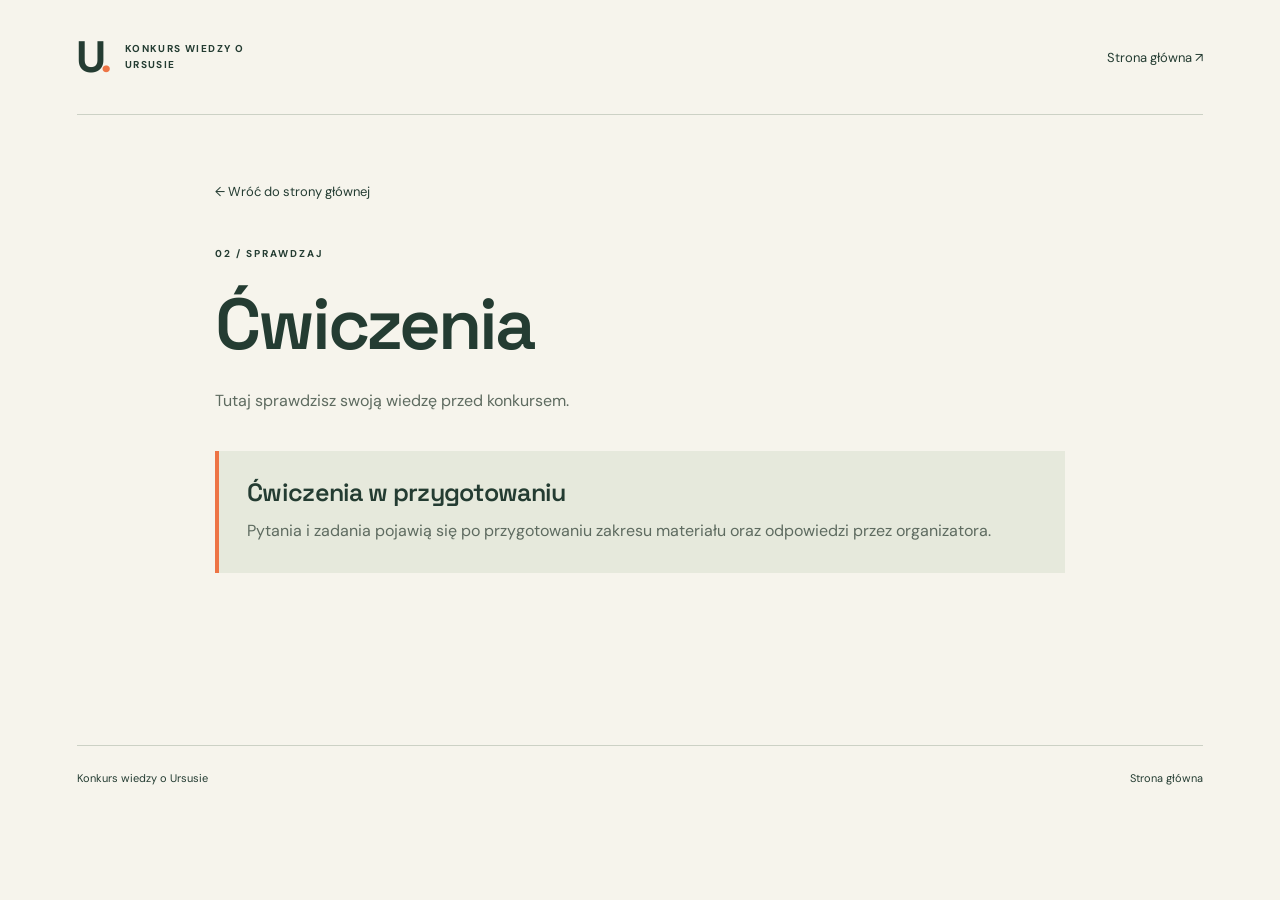
==== cwiczenia.html @ 19f11475 "strona główna" ====
<!DOCTYPE html>
<html lang="pl">
<head>
  <meta charset="UTF-8">
  <meta name="viewport" content="width=device-width, initial-scale=1.0">
  <title>Ćwiczenia — Konkurs wiedzy o Ursusie</title>
  <link rel="stylesheet" href="style.css">
  <script src="animations.js" defer></script>
</head>
<body>
  <header class="header container">
    <a class="logo" href="index.html" aria-label="Ursus — strona główna">U<span>.</span> <span class="logo-text">KONKURS WIEDZY O URSUSIE</span></a>
    <nav aria-label="Menu główne"><a href="index.html">Strona główna ↗</a></nav>
  </header>
  <main class="container subpage">
    <a class="back-link" href="index.html">← Wróć do strony głównej</a>
    <p class="eyebrow">02 / SPRAWDZAJ</p>
    <h1>Ćwiczenia</h1>
    <p class="intro">Tutaj sprawdzisz swoją wiedzę przed konkursem.</p>
    <section class="content-notice reveal" aria-label="Status treści">
      <h2>Ćwiczenia w przygotowaniu</h2>
      <p>Pytania i zadania pojawią się po przygotowaniu zakresu materiału oraz odpowiedzi przez organizatora.</p>
    </section>
  </main>
  <footer class="container"><span>Konkurs wiedzy o Ursusie</span><a href="index.html">Strona główna</a></footer>
</body>
</html>
---- style.css ----
@import url('https://fonts.googleapis.com/css2?family=DM+Sans:wght@400;500;600;700&family=Space+Grotesk:wght@500;600;700&display=swap');

:root{--paper:#f6f4ec;--ink:#243c32;--orange:#ed7445;--line:#ccd1c5}
*{box-sizing:border-box}
html{scroll-behavior:smooth;scroll-padding-top:30px}
body{margin:0;background:var(--paper);color:var(--ink);font-family:'DM Sans',Arial,sans-serif}
a{color:inherit;text-decoration:none}
button{font:inherit}
a:focus-visible,button:focus-visible{outline:3px solid var(--orange);outline-offset:6px}
.container{width:min(1160px,88%);margin-inline:auto}
.header{display:flex;justify-content:space-between;align-items:center;gap:24px;padding-block:28px;border-bottom:1px solid var(--line)}
.logo{display:flex;align-items:center;font-size:44px;font-weight:700;letter-spacing:-4px}.logo>span:first-child{color:var(--orange)}
.logo .logo-text{max-width:150px;margin-left:18px;font-size:10px;line-height:1.6;letter-spacing:1.4px}
nav{display:flex;gap:32px;font-size:13px}nav a:hover,footer a:hover{color:#b44a24}
.hero{display:grid;grid-template-columns:1.15fr 1fr;gap:70px;align-items:center;padding-block:80px 90px}
.eyebrow{font-size:10px;font-weight:700;letter-spacing:2px;line-height:1.7}
h1,h2{font-family:'Space Grotesk',Arial,sans-serif;font-weight:600;letter-spacing:-3px;line-height:1.04}
h1{font-size:clamp(54px,6.5vw,88px);margin:25px 0}h1 em{font-style:normal;color:#c85a32}
.intro{max-width:400px;line-height:1.8;font-size:16px;color:#5e6b60}
.button{display:inline-flex;align-items:center;justify-content:space-between;gap:35px;background:var(--ink);color:white;border:0;padding:18px 24px;cursor:pointer;font-size:13px;transition:transform .2s,background .2s}.button:hover{background:#355846;transform:translateY(-3px)}
.hero .button{margin-top:22px}.small-note{font-size:11px;color:#6b756b;margin-top:18px}
.poster{position:relative;isolation:isolate;overflow:hidden;aspect-ratio: .88;background:var(--orange);border-radius:180px 180px 4px 4px;display:flex;align-items:center;justify-content:center;animation:enter .9s ease both}
.poster-letter{font-family:'Space Grotesk',Arial,sans-serif;font-size:330px;font-weight:700;line-height:1;transform:rotate(-9deg);z-index:1;color:var(--ink)}
.poster-top,.poster-bottom{position:absolute;left:30px;right:30px;display:flex;justify-content:space-between;font-size:10px;font-weight:700;letter-spacing:1px;z-index:2}.poster-top{top:65px}.poster-top>span:last-child{font-size:26px}.poster-bottom{bottom:28px;line-height:1.5;align-items:end}
.orbit{position:absolute;border:1px solid #243c3240;border-radius:50%;width:430px;height:180px;transform:rotate(-38deg)}.orbit-two{transform:rotate(38deg)}
.spark{position:absolute;right:26px;top:43%;font-size:85px;color:var(--paper);z-index:2;animation:turn 30s linear infinite}
.about{display:grid;grid-template-columns:1fr 2fr;gap:50px;padding-block:55px 65px;border-top:1px solid var(--line)}h2{font-size:clamp(32px,4vw,46px);letter-spacing:-1.5px;margin:0 0 22px}.about div p,.challenge p:not(.eyebrow){line-height:1.8;color:#5e6b60;max-width:530px}
.challenge{display:grid;grid-template-columns:1fr 1fr;gap:60px;padding-block:50px 70px;border-top:1px solid var(--line)}.challenge-card{background:#e8ebdf;padding:30px;display:flex;flex-direction:column;align-items:start;justify-content:space-between;min-height:220px}.challenge-card p{margin-top:0}.challenge-card.pulse{animation:enter .4s ease}
footer{border-top:1px solid var(--line);padding-block:25px;display:flex;justify-content:space-between;gap:20px;font-size:11px}
.js-motion .reveal{opacity:0;transform:translateY(22px);transition:opacity .7s,transform .7s}.js-motion .reveal.visible{opacity:1;transform:translateY(0)}
@keyframes enter{from{opacity:0;transform:translateY(16px)}to{opacity:1;transform:translateY(0)}}
@keyframes turn{to{transform:rotate(360deg)}}
@media(max-width:760px){.header{padding-block:20px}.logo .logo-text{display:none}nav{gap:18px;font-size:12px}.hero{grid-template-columns:1fr;gap:40px;padding-block:45px}.poster{width:min(420px,100%);justify-self:center}.poster-letter{font-size:300px}.about,.challenge{grid-template-columns:1fr;gap:20px;padding-block:35px}h1{font-size:62px}footer{font-size:10px}}
@media(prefers-reduced-motion:reduce){html{scroll-behavior:auto}*,*::before,*::after{animation:none!important;transition:none!important}.js-motion .reveal{opacity:1;transform:none}}

/* Strona startowa konkursu i podstrony. */
.header-label{font-size:10px;letter-spacing:1.5px;font-weight:600}
.landing{padding-block:60px 75px}
.landing-intro{max-width:760px;margin-bottom:45px}
.landing-intro h1{margin-block:20px;font-size:clamp(54px,6vw,80px)}
.landing-intro .intro{max-width:520px}
.tiles{display:grid;grid-template-columns:repeat(3,minmax(0,1fr));gap:22px}
.tile{display:flex;flex-direction:column;min-height:365px;padding:26px;border-radius:5px;transition:box-shadow .25s,transform .25s}
.tile:hover{transform:translateY(-7px);box-shadow:0 16px 30px #243c3215;color:inherit}
.tile-knowledge{background:var(--ink);color:var(--paper)}
.tile-practice{background:var(--orange);color:var(--ink)}
.tile-rules{background:#e6e9dc;color:var(--ink)}
.tile-knowledge:hover{color:var(--paper)}
.tile-top{display:flex;justify-content:space-between;align-items:center;font-size:10px;letter-spacing:1.4px;font-weight:700}
.tile-arrow{font-size:25px;transition:transform .25s}.tile:hover .tile-arrow{transform:translate(3px,-3px)}
.tile-symbol{display:block;font-family:'Space Grotesk',Arial,sans-serif;font-size:75px;height:110px;line-height:110px}
.tile h2{font-size:29px;letter-spacing:-1px;margin:12px 0}
.tile p{font-size:14px;line-height:1.7;margin:0 0 28px;opacity:.85}
.tile-link{margin-top:auto;padding-top:18px;border-top:1px solid currentColor;display:flex;justify-content:space-between;font-size:12px;font-weight:600}
.tiles .tile:nth-child(2){transition-delay:80ms}.tiles .tile:nth-child(3){transition-delay:160ms}
.subpage{min-height:70vh;padding-block:65px 90px;max-width:850px}
.back-link{display:inline-block;font-size:13px;margin-bottom:35px}
.subpage h1{font-size:clamp(45px,6vw,72px)}
.content-notice{margin-top:35px;background:#e6e9dc;padding:28px;border-left:4px solid var(--orange);line-height:1.8}
.content-notice h2{font-size:25px;letter-spacing:-.7px;margin:0 0 12px}
.content-notice p{margin:0;color:#5e6b60}
@media(max-width:900px){.tiles{gap:14px}.tile{padding:22px}.tile h2{font-size:25px}}
@media(max-width:680px){.header-label{display:none}.landing{padding-block:35px 45px}.tiles{grid-template-columns:1fr;gap:18px}.tile{min-height:310px}.tile-symbol{height:85px;line-height:85px;font-size:65px}.landing-intro{margin-bottom:30px}.subpage{padding-block:35px 55px}}
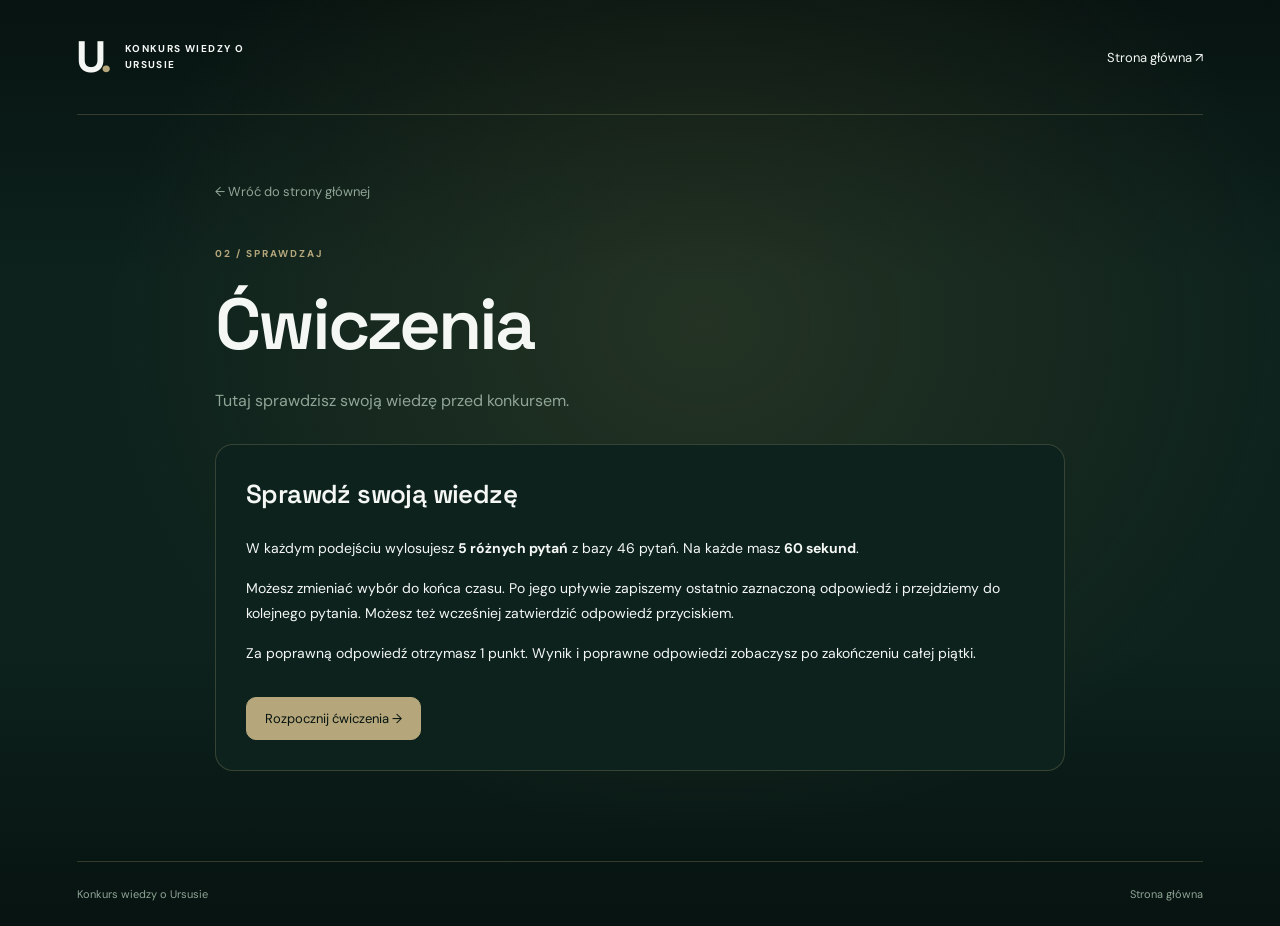
==== commit a6a199e3: "funkcjonalności" ====
--- a/cwiczenia.html
+++ b/cwiczenia.html
@@ -5,7 +5,9 @@
   <meta name="viewport" content="width=device-width, initial-scale=1.0">
   <title>Ćwiczenia — Konkurs wiedzy o Ursusie</title>
   <link rel="stylesheet" href="style.css">
-  <script src="animations.js" defer></script>
+  <script src="quiz-data.js" defer></script>
+  <script src="quiz-engine.js" defer></script>
+  <script src="quiz.js" defer></script>
 </head>
 <body>
   <header class="header container">
@@ -17,11 +19,35 @@
     <p class="eyebrow">02 / SPRAWDZAJ</p>
     <h1>Ćwiczenia</h1>
     <p class="intro">Tutaj sprawdzisz swoją wiedzę przed konkursem.</p>
-    <section class="content-notice reveal" aria-label="Status treści">
-      <h2>Ćwiczenia w przygotowaniu</h2>
-      <p>Pytania i zadania pojawią się po przygotowaniu zakresu materiału oraz odpowiedzi przez organizatora.</p>
+    <section id="quiz-intro" class="quiz-card">
+      <h2>Sprawdź swoją wiedzę</h2>
+      <p>W każdym podejściu wylosujesz <strong>5 różnych pytań</strong> z bazy 46 pytań. Na każde masz <strong>60 sekund</strong>.</p>
+      <p>Możesz zmieniać wybór do końca czasu. Po jego upływie zapiszemy ostatnio zaznaczoną odpowiedź i przejdziemy do kolejnego pytania. Możesz też wcześniej zatwierdzić odpowiedź przyciskiem.</p>
+      <p>Za poprawną odpowiedź otrzymasz 1 punkt. Wynik i poprawne odpowiedzi zobaczysz po zakończeniu całej piątki.</p>
+      <button id="quiz-start" class="study-button" type="button">Rozpocznij ćwiczenia →</button>
+      <noscript><p>Włącz JavaScript w przeglądarce, aby uruchomić quiz.</p></noscript>
+    </section>
+    <section id="quiz-active" class="quiz-card" hidden aria-label="Quiz">
+      <div class="quiz-status"><span id="quiz-progress"></span><span class="quiz-clock">Pozostało: <strong id="quiz-timer" role="timer" aria-label="Czas do końca pytania"></strong></span></div>
+      <progress id="quiz-timebar" max="60" value="60" aria-label="Pozostały czas odpowiedzi"></progress>
+      <fieldset class="quiz-fieldset"><legend class="visually-hidden">Wybierz jedną odpowiedź</legend>
+        <h2 id="question-title" tabindex="-1"></h2>
+        <div id="quiz-options" role="radiogroup" aria-labelledby="question-title"></div>
+      </fieldset>
+      <button id="quiz-next" class="study-button" type="button" disabled>Zatwierdź i przejdź dalej →</button>
+    </section>
+    <section id="quiz-result" hidden>
+      <div class="quiz-card quiz-summary">
+        <p class="eyebrow">ĆWICZENIA ZAKOŃCZONE</p>
+        <h2 id="quiz-result-title" tabindex="-1">Twój wynik</h2>
+        <p id="quiz-score" class="quiz-score"></p>
+        <button id="quiz-restart" class="study-button" type="button">Wylosuj kolejne 5 pytań →</button>
+      </div>
+      <h2 class="quiz-review-title">Podsumowanie odpowiedzi</h2>
+      <div id="quiz-review"></div>
     </section>
   </main>
   <footer class="container"><span>Konkurs wiedzy o Ursusie</span><a href="index.html">Strona główna</a></footer>
 </body>
 </html>
+
--- a/style.css
+++ b/style.css
@@ -1,63 +1,152 @@
 @import url('https://fonts.googleapis.com/css2?family=DM+Sans:wght@400;500;600;700&family=Space+Grotesk:wght@500;600;700&display=swap');
 
-:root{--paper:#f6f4ec;--ink:#243c32;--orange:#ed7445;--line:#ccd1c5}
+:root{
+  --off-white:#F4F7F4;
+  --green:#0D221D;
+  --shadow:#071310;
+  --glow:#6F6A37;
+  --gold:#B5A77B;
+  --sage:#8FA596;
+  --line:rgb(181 167 123 / 25%);
+}
 *{box-sizing:border-box}
-html{scroll-behavior:smooth;scroll-padding-top:30px}
-body{margin:0;background:var(--paper);color:var(--ink);font-family:'DM Sans',Arial,sans-serif}
+html{scroll-behavior:smooth;scroll-padding-top:30px;background:var(--shadow)}
+body{margin:0;min-height:100vh;background:radial-gradient(ellipse at 55% 35%,rgb(111 106 55 / 23%),transparent 60%),linear-gradient(180deg,var(--shadow),var(--green) 30%,var(--green) 70%,var(--shadow));color:var(--off-white);font-family:'DM Sans',Arial,sans-serif}
 a{color:inherit;text-decoration:none}
 button{font:inherit}
-a:focus-visible,button:focus-visible{outline:3px solid var(--orange);outline-offset:6px}
+a:focus-visible,button:focus-visible{outline:3px solid var(--gold);outline-offset:6px}
+::selection{background:var(--gold);color:var(--shadow)}
 .container{width:min(1160px,88%);margin-inline:auto}
 .header{display:flex;justify-content:space-between;align-items:center;gap:24px;padding-block:28px;border-bottom:1px solid var(--line)}
-.logo{display:flex;align-items:center;font-size:44px;font-weight:700;letter-spacing:-4px}.logo>span:first-child{color:var(--orange)}
+.logo{display:flex;align-items:center;font-size:44px;font-weight:700;letter-spacing:-4px}
+.logo>span:first-child{color:var(--gold)}
 .logo .logo-text{max-width:150px;margin-left:18px;font-size:10px;line-height:1.6;letter-spacing:1.4px}
-nav{display:flex;gap:32px;font-size:13px}nav a:hover,footer a:hover{color:#b44a24}
-.hero{display:grid;grid-template-columns:1.15fr 1fr;gap:70px;align-items:center;padding-block:80px 90px}
-.eyebrow{font-size:10px;font-weight:700;letter-spacing:2px;line-height:1.7}
+.header-label{font-size:10px;letter-spacing:1.5px;font-weight:600;color:var(--sage)}
+nav{display:flex;gap:32px;font-size:13px}
+.header nav a:hover,footer a:hover,.back-link:hover{color:var(--gold)}
+.eyebrow{font-size:10px;font-weight:700;letter-spacing:2px;line-height:1.7;color:var(--gold)}
 h1,h2{font-family:'Space Grotesk',Arial,sans-serif;font-weight:600;letter-spacing:-3px;line-height:1.04}
-h1{font-size:clamp(54px,6.5vw,88px);margin:25px 0}h1 em{font-style:normal;color:#c85a32}
-.intro{max-width:400px;line-height:1.8;font-size:16px;color:#5e6b60}
-.button{display:inline-flex;align-items:center;justify-content:space-between;gap:35px;background:var(--ink);color:white;border:0;padding:18px 24px;cursor:pointer;font-size:13px;transition:transform .2s,background .2s}.button:hover{background:#355846;transform:translateY(-3px)}
-.hero .button{margin-top:22px}.small-note{font-size:11px;color:#6b756b;margin-top:18px}
-.poster{position:relative;isolation:isolate;overflow:hidden;aspect-ratio: .88;background:var(--orange);border-radius:180px 180px 4px 4px;display:flex;align-items:center;justify-content:center;animation:enter .9s ease both}
-.poster-letter{font-family:'Space Grotesk',Arial,sans-serif;font-size:330px;font-weight:700;line-height:1;transform:rotate(-9deg);z-index:1;color:var(--ink)}
-.poster-top,.poster-bottom{position:absolute;left:30px;right:30px;display:flex;justify-content:space-between;font-size:10px;font-weight:700;letter-spacing:1px;z-index:2}.poster-top{top:65px}.poster-top>span:last-child{font-size:26px}.poster-bottom{bottom:28px;line-height:1.5;align-items:end}
-.orbit{position:absolute;border:1px solid #243c3240;border-radius:50%;width:430px;height:180px;transform:rotate(-38deg)}.orbit-two{transform:rotate(38deg)}
-.spark{position:absolute;right:26px;top:43%;font-size:85px;color:var(--paper);z-index:2;animation:turn 30s linear infinite}
-.about{display:grid;grid-template-columns:1fr 2fr;gap:50px;padding-block:55px 65px;border-top:1px solid var(--line)}h2{font-size:clamp(32px,4vw,46px);letter-spacing:-1.5px;margin:0 0 22px}.about div p,.challenge p:not(.eyebrow){line-height:1.8;color:#5e6b60;max-width:530px}
-.challenge{display:grid;grid-template-columns:1fr 1fr;gap:60px;padding-block:50px 70px;border-top:1px solid var(--line)}.challenge-card{background:#e8ebdf;padding:30px;display:flex;flex-direction:column;align-items:start;justify-content:space-between;min-height:220px}.challenge-card p{margin-top:0}.challenge-card.pulse{animation:enter .4s ease}
-footer{border-top:1px solid var(--line);padding-block:25px;display:flex;justify-content:space-between;gap:20px;font-size:11px}
-.js-motion .reveal{opacity:0;transform:translateY(22px);transition:opacity .7s,transform .7s}.js-motion .reveal.visible{opacity:1;transform:translateY(0)}
-@keyframes enter{from{opacity:0;transform:translateY(16px)}to{opacity:1;transform:translateY(0)}}
-@keyframes turn{to{transform:rotate(360deg)}}
-@media(max-width:760px){.header{padding-block:20px}.logo .logo-text{display:none}nav{gap:18px;font-size:12px}.hero{grid-template-columns:1fr;gap:40px;padding-block:45px}.poster{width:min(420px,100%);justify-self:center}.poster-letter{font-size:300px}.about,.challenge{grid-template-columns:1fr;gap:20px;padding-block:35px}h1{font-size:62px}footer{font-size:10px}}
-@media(prefers-reduced-motion:reduce){html{scroll-behavior:auto}*,*::before,*::after{animation:none!important;transition:none!important}.js-motion .reveal{opacity:1;transform:none}}
-
-/* Strona startowa konkursu i podstrony. */
-.header-label{font-size:10px;letter-spacing:1.5px;font-weight:600}
+h1{font-size:clamp(54px,6.5vw,88px);margin:25px 0}
+h1 em{font-style:normal;color:var(--gold)}
+h2{font-size:clamp(32px,4vw,46px);letter-spacing:-1.5px;margin:0 0 22px}
+.intro{max-width:400px;line-height:1.8;font-size:16px;color:var(--sage)}
 .landing{padding-block:60px 75px}
 .landing-intro{max-width:760px;margin-bottom:45px}
 .landing-intro h1{margin-block:20px;font-size:clamp(54px,6vw,80px)}
 .landing-intro .intro{max-width:520px}
 .tiles{display:grid;grid-template-columns:repeat(3,minmax(0,1fr));gap:22px}
-.tile{display:flex;flex-direction:column;min-height:365px;padding:26px;border-radius:5px;transition:box-shadow .25s,transform .25s}
-.tile:hover{transform:translateY(-7px);box-shadow:0 16px 30px #243c3215;color:inherit}
-.tile-knowledge{background:var(--ink);color:var(--paper)}
-.tile-practice{background:var(--orange);color:var(--ink)}
-.tile-rules{background:#e6e9dc;color:var(--ink)}
-.tile-knowledge:hover{color:var(--paper)}
+.tile{display:flex;flex-direction:column;min-height:365px;padding:26px;border:1px solid var(--line);border-radius:5px;transition:box-shadow .25s,transform .25s,border-color .25s}
+.tile:hover{transform:translateY(-7px);box-shadow:0 16px 30px rgb(7 19 16 / 40%);border-color:var(--gold)}
+.tile-knowledge{background:linear-gradient(145deg,var(--green),var(--shadow));color:var(--off-white)}
+.tile-practice{background:var(--gold);color:var(--shadow)}
+.tile-rules{background:var(--sage);color:var(--shadow)}
 .tile-top{display:flex;justify-content:space-between;align-items:center;font-size:10px;letter-spacing:1.4px;font-weight:700}
-.tile-arrow{font-size:25px;transition:transform .25s}.tile:hover .tile-arrow{transform:translate(3px,-3px)}
+.tile-arrow{font-size:25px;transition:transform .25s}
+.tile:hover .tile-arrow{transform:translate(3px,-3px)}
 .tile-symbol{display:block;font-family:'Space Grotesk',Arial,sans-serif;font-size:75px;height:110px;line-height:110px}
+.tile-knowledge .tile-symbol,.tile-knowledge .tile-arrow{color:var(--gold)}
 .tile h2{font-size:29px;letter-spacing:-1px;margin:12px 0}
-.tile p{font-size:14px;line-height:1.7;margin:0 0 28px;opacity:.85}
+.tile p{font-size:14px;line-height:1.7;margin:0 0 28px}
+.tile-knowledge p{color:var(--sage)}
 .tile-link{margin-top:auto;padding-top:18px;border-top:1px solid currentColor;display:flex;justify-content:space-between;font-size:12px;font-weight:600}
-.tiles .tile:nth-child(2){transition-delay:80ms}.tiles .tile:nth-child(3){transition-delay:160ms}
+.tiles .tile:nth-child(2){transition-delay:80ms}
+.tiles .tile:nth-child(3){transition-delay:160ms}
 .subpage{min-height:70vh;padding-block:65px 90px;max-width:850px}
-.back-link{display:inline-block;font-size:13px;margin-bottom:35px}
+.back-link{display:inline-block;font-size:13px;margin-bottom:35px;color:var(--sage)}
 .subpage h1{font-size:clamp(45px,6vw,72px)}
-.content-notice{margin-top:35px;background:#e6e9dc;padding:28px;border-left:4px solid var(--orange);line-height:1.8}
+.content-notice{margin-top:35px;background:var(--green);padding:28px;border:1px solid var(--line);border-left:4px solid var(--gold);line-height:1.8}
 .content-notice h2{font-size:25px;letter-spacing:-.7px;margin:0 0 12px}
-.content-notice p{margin:0;color:#5e6b60}
+.content-notice p{margin:0;color:var(--sage)}
+footer{border-top:1px solid var(--line);padding-block:25px;display:flex;justify-content:space-between;gap:20px;font-size:11px;color:var(--sage)}
+.js-motion .reveal{opacity:0;transform:translateY(22px);transition:opacity .7s,transform .7s,box-shadow .25s,border-color .25s}
+.js-motion .reveal.visible{opacity:1;transform:translateY(0)}
+.js-motion .tile.visible:hover{transform:translateY(-7px)}
 @media(max-width:900px){.tiles{gap:14px}.tile{padding:22px}.tile h2{font-size:25px}}
+@media(max-width:760px){.header{padding-block:20px}.logo .logo-text{display:none}nav{gap:18px;font-size:12px}footer{font-size:10px}}
 @media(max-width:680px){.header-label{display:none}.landing{padding-block:35px 45px}.tiles{grid-template-columns:1fr;gap:18px}.tile{min-height:310px}.tile-symbol{height:85px;line-height:85px;font-size:65px}.landing-intro{margin-bottom:30px}.subpage{padding-block:35px 55px}}
+@media(prefers-reduced-motion:reduce){html{scroll-behavior:auto}*,*::before,*::after{animation:none!important;transition:none!important}.js-motion .reveal{opacity:1;transform:none}.tile:hover,.js-motion .tile.visible:hover{transform:none}}
+
+/* Biblioteka tematów i widok pełnego artykułu. */
+[hidden]{display:none!important}
+.study-page{max-width:900px;padding-block:35px 65px;min-height:75vh}
+.study-toolbar{display:flex;align-items:center;justify-content:space-between;gap:20px;padding-block:0 22px;margin-bottom:28px;border-bottom:1px solid var(--line);font-size:12px}
+.study-toolbar>a:first-child{color:var(--sage)}
+.study-toolbar>a:first-child:hover{color:var(--gold)}
+.study-button{display:inline-flex;justify-content:center;align-items:center;padding:12px 18px;border-radius:10px;background:var(--gold);color:var(--shadow);font-size:12px;font-weight:700;border:1px solid var(--gold);text-align:center;transition:background .2s}
+.study-button:hover{background:var(--off-white)}
+.study-button-outline{background:transparent;color:var(--gold);white-space:nowrap}
+.study-button-outline:hover{background:var(--gold);color:var(--shadow)}
+.study-page h1{font-size:clamp(40px,6vw,60px)}
+.study-page .intro{max-width:660px}
+.study-source{display:flex;justify-content:space-between;align-items:center;gap:22px;background:var(--green);border:1px solid var(--line);border-radius:16px;padding:22px;margin-block:28px}
+.study-source .eyebrow{margin:0 0 7px;font-size:9px}
+.study-source h2{font-size:17px;letter-spacing:-.3px;margin:0 0 8px;line-height:1.4}
+.study-source p:last-child{font-size:12px;color:var(--sage);margin:0;line-height:1.7}
+.study-grid{display:grid;grid-template-columns:repeat(2,minmax(0,1fr));gap:18px}
+.study-card{display:flex;flex-direction:column;gap:20px;padding:25px;background:var(--green);border:1px solid var(--line);border-radius:16px;transition:transform .2s,border-color .2s}
+.study-card:hover{border-color:var(--gold);transform:translateY(-4px)}
+.study-card:last-child{grid-column:1/-1}
+.study-meta{display:flex;align-items:center;flex-wrap:wrap;gap:10px;font-size:10px;color:var(--sage);line-height:1.6}
+.study-tag{border:1px solid var(--line);background:var(--shadow);color:var(--gold);border-radius:20px;padding:4px 10px;font-weight:700}
+.study-card h2{font-size:22px;letter-spacing:-.5px;line-height:1.4;margin:0}
+.study-read{margin-top:auto;color:var(--gold);font-size:12px;font-weight:700;display:flex;justify-content:space-between;gap:15px}
+.study-bottom{text-align:center;margin-top:30px}
+.study-article{padding:36px;background:var(--green);border:1px solid var(--line);border-radius:22px}
+.article-heading{padding-bottom:25px;border-bottom:1px solid var(--line)}
+.article-heading h2{font-size:clamp(26px,4vw,36px);line-height:1.3;letter-spacing:-1px;margin:18px 0 0}
+.article-body{font-size:15px;line-height:1.9;color:var(--off-white)}
+.article-body>div:first-child{margin-block:25px;padding:22px;background:var(--shadow);border:1px solid var(--line);border-radius:14px}
+.article-body>div:first-child>span{display:block;color:var(--gold);font-weight:700;margin-bottom:12px;font-size:13px}
+.article-body ul{padding-left:22px;margin:0}.article-body li+li{margin-top:8px}
+.article-body h3{font-size:18px;color:var(--gold);margin:28px 0 10px;line-height:1.5}
+.article-body p{margin:0 0 18px}
+.article-actions{padding-top:25px;margin:28px 0 0;border-top:1px solid var(--line);border-bottom:0;padding-bottom:0}
+@media(max-width:600px){.study-grid{grid-template-columns:1fr}.study-source{flex-direction:column;align-items:flex-start}.study-toolbar{gap:12px;font-size:11px}.study-button{padding:10px 12px;font-size:11px}.study-article{padding:22px}.study-card{padding:22px}.article-actions{align-items:stretch;flex-direction:column}.study-meta{gap:7px}}
+@media(prefers-reduced-motion:reduce){.study-card:hover{transform:none}}
+
+/* Regulamin i pola do uzupełnienia. */
+.rules-note{margin-block:28px;padding:18px 22px;background:var(--green);border:1px solid var(--line);border-left:4px solid var(--gold);border-radius:8px;font-size:13px;line-height:1.8;color:var(--sage)}
+.rules-note strong{color:var(--gold)}
+.rules-document{background:var(--green);border:1px solid var(--line);border-radius:16px;padding:34px;overflow-wrap:anywhere}
+.rules-document section+section{border-top:1px solid var(--line);margin-top:30px;padding-top:30px}
+.rules-document h2{font-size:23px;line-height:1.4;letter-spacing:-.5px;margin:0 0 20px}
+.rules-document ol,.rules-document ul{padding-left:24px;margin:0;font-size:14px;line-height:1.9}
+.rules-document li{padding-left:5px}
+.rules-document li+li{margin-top:12px}
+.rules-document ul{margin-top:12px;list-style-type:disc}
+.rules-document li::marker{color:var(--gold);font-weight:600}
+.rules-placeholder{color:var(--gold);font-weight:600}
+@media(max-width:600px){.rules-document{padding:22px 18px}.rules-document h2{font-size:20px}.rules-document ol,.rules-document ul{padding-left:20px}.rules-note{padding:16px 18px}}
+
+/* Quiz treningowy. */
+.quiz-card{padding:30px;margin-top:28px;background:var(--green);border:1px solid var(--line);border-radius:18px}
+.quiz-card h2{font-size:26px;letter-spacing:-.6px;line-height:1.5}
+.quiz-card p{font-size:14px;line-height:1.85}
+.quiz-card .study-button{margin-top:16px;cursor:pointer;font:inherit;font-size:13px}
+.quiz-status{display:flex;justify-content:space-between;gap:16px;align-items:center;font-size:12px;color:var(--sage)}
+.quiz-clock strong{color:var(--gold);font-size:18px;font-variant-numeric:tabular-nums}
+.quiz-clock .time-low{color:var(--off-white);text-decoration:underline;text-underline-offset:4px}
+#quiz-timebar{display:block;width:100%;height:7px;margin:18px 0 28px;accent-color:var(--gold);border:0;background:var(--shadow);border-radius:5px;overflow:hidden}
+#quiz-timebar::-webkit-progress-bar{background:var(--shadow)}
+#quiz-timebar::-webkit-progress-value{background:var(--gold)}
+#quiz-timebar::-moz-progress-bar{background:var(--gold)}
+.quiz-fieldset{border:0;padding:0;margin:0;min-width:0}
+#question-title{white-space:pre-line}
+#quiz-options{display:grid;gap:12px}
+.quiz-option{display:flex;align-items:flex-start;gap:14px;padding:18px;background:var(--shadow);border:1px solid var(--line);border-radius:12px;cursor:pointer;font-size:14px;line-height:1.7;overflow-wrap:anywhere}
+.quiz-option:hover,.quiz-option:has(input:checked){border-color:var(--gold)}
+.quiz-option:has(input:checked){background:rgb(111 106 55 / 20%)}
+.quiz-option:focus-within{outline:2px solid var(--gold);outline-offset:3px}
+.quiz-option input{accent-color:var(--gold);margin-top:5px;flex-shrink:0;width:17px;height:17px}
+.study-button:disabled{opacity:.45;cursor:not-allowed}
+.study-button:disabled:hover{background:var(--gold)}
+.quiz-summary{text-align:center}
+.quiz-summary .quiz-score{font-family:'Space Grotesk',Arial,sans-serif;font-size:64px;color:var(--gold);line-height:1.2;margin:15px 0}
+.quiz-review-title{font-size:25px;letter-spacing:-.6px;margin-top:35px}
+.quiz-review-item{padding:24px;background:var(--green);border:1px solid var(--line);border-left:4px solid var(--sage);border-radius:12px;margin-top:16px;overflow-wrap:anywhere}
+.quiz-review-item.answer-correct{border-left-color:var(--gold)}
+.quiz-review-item h3{font-size:16px;line-height:1.7;white-space:pre-line;margin:0 0 15px}
+.quiz-review-item p{font-size:13px;line-height:1.8;margin:8px 0}
+.review-status{color:var(--gold);font-weight:700}
+.visually-hidden{position:absolute;width:1px;height:1px;padding:0;margin:-1px;overflow:hidden;clip:rect(0,0,0,0);white-space:nowrap;border:0}
+@media(max-width:600px){.quiz-card{padding:22px 18px}.quiz-card h2{font-size:21px}.quiz-option{padding:14px}.quiz-card .study-button{width:100%}}
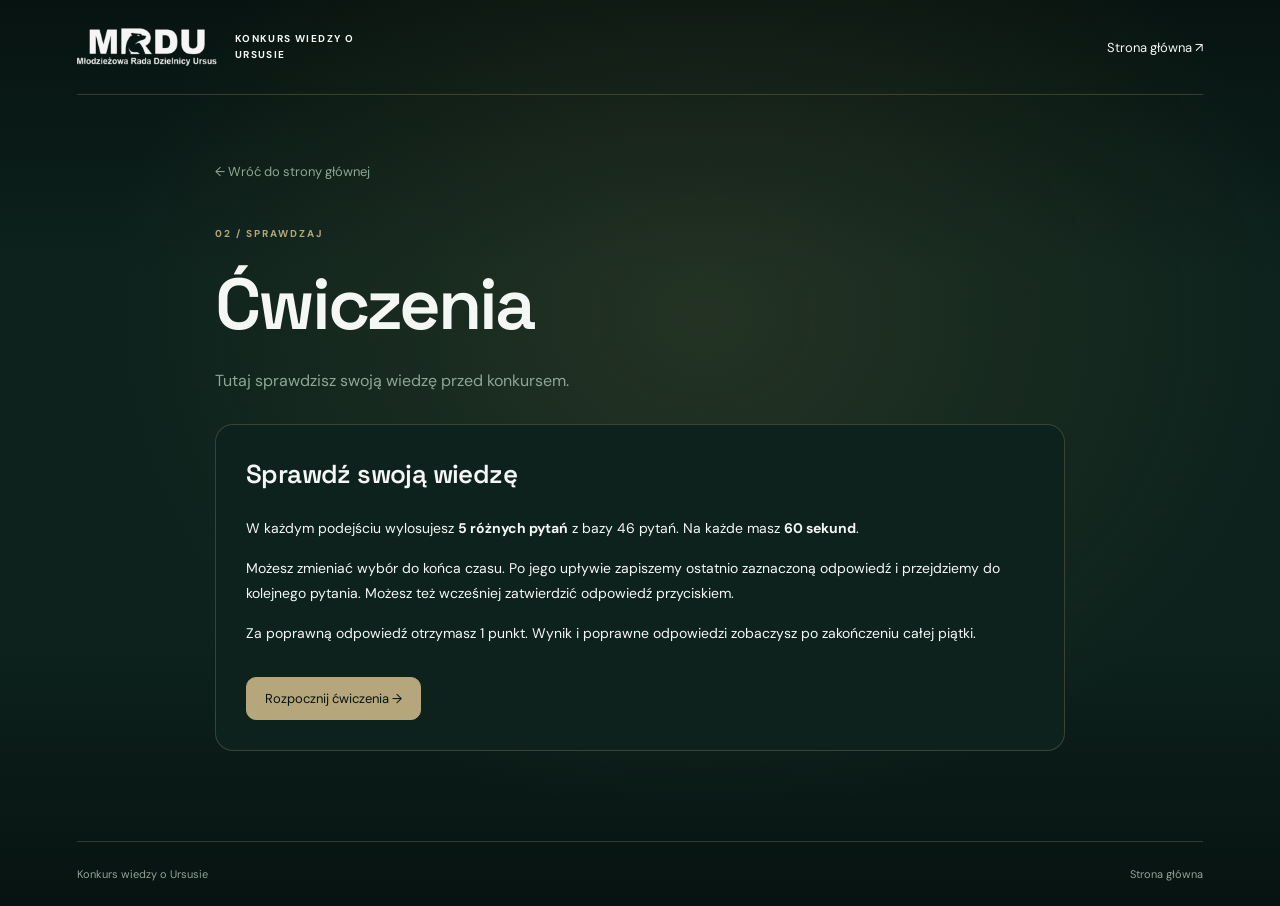
==== commit 0f805e32: "logo" ====
--- a/cwiczenia.html
+++ b/cwiczenia.html
@@ -11,7 +11,7 @@
 </head>
 <body>
   <header class="header container">
-    <a class="logo" href="index.html" aria-label="Ursus — strona główna">U<span>.</span> <span class="logo-text">KONKURS WIEDZY O URSUSIE</span></a>
+    <a class="logo" href="index.html" aria-label="Ursus — strona główna"><span class="logo-image"><img src="assets/logo-mrdu.png" alt="Młodzieżowa Rada Dzielnicy Ursus" width="4000" height="4000"></span><span class="logo-text">KONKURS WIEDZY O URSUSIE</span></a>
     <nav aria-label="Menu główne"><a href="index.html">Strona główna ↗</a></nav>
   </header>
   <main class="container subpage">
@@ -51,3 +51,4 @@
 </body>
 </html>
 
+
--- a/style.css
+++ b/style.css
@@ -150,3 +150,51 @@
 .review-status{color:var(--gold);font-weight:700}
 .visually-hidden{position:absolute;width:1px;height:1px;padding:0;margin:-1px;overflow:hidden;clip:rect(0,0,0,0);white-space:nowrap;border:0}
 @media(max-width:600px){.quiz-card{padding:22px 18px}.quiz-card h2{font-size:21px}.quiz-option{padding:14px}.quiz-card .study-button{width:100%}}
+
+/* Strona główna dopasowana do wysokości okna, bez blokowania przewijania. */
+.home-page{min-height:100svh;display:flex;flex-direction:column}
+.home-page>.header{padding-block:clamp(12px,2.5svh,24px);flex-shrink:0}
+.home-page>.landing{flex:1;display:flex;flex-direction:column;justify-content:center;gap:clamp(18px,3svh,32px);padding-block:clamp(16px,3svh,30px)}
+.home-page .landing-intro{max-width:none;margin:0;display:grid;grid-template-columns:1.2fr 1fr;column-gap:40px;align-items:end}
+.home-page .landing-intro .eyebrow{grid-column:1/-1;margin:0 0 10px}
+.home-page .landing-intro h1{font-size:clamp(42px,7.8svh,72px);margin:0}
+.home-page .landing-intro .intro{max-width:430px;margin:0;font-size:clamp(14px,1.8svh,16px)}
+.home-page .tile{min-height:0;padding:clamp(18px,2.7svh,26px)}
+.home-page .tile-symbol{height:clamp(48px,9svh,95px);line-height:clamp(48px,9svh,95px);font-size:clamp(40px,7.5svh,70px)}
+.home-page .tile h2{font-size:clamp(23px,3.6svh,29px);margin:10px 0}
+.home-page .tile p{margin-bottom:18px;font-size:13px;line-height:1.6}
+.home-page .tile-link{padding-top:14px}
+.home-page>footer{padding-block:clamp(12px,2svh,20px);flex-shrink:0}
+@media(max-width:680px){
+  .home-page .landing-intro{display:block}
+  .home-page .landing-intro h1{font-size:clamp(32px,6svh,48px);letter-spacing:-1.5px}
+  .home-page .landing-intro .intro{margin-top:10px;font-size:13px;line-height:1.6;max-width:100%}
+  .home-page .landing-intro .eyebrow{font-size:9px;margin-bottom:8px}
+  .home-page>.landing{gap:18px;padding-block:16px}
+  .home-page .tiles{gap:10px}
+  .home-page .tile{position:relative;padding:14px 18px;gap:5px}
+  .home-page .tile-top{font-size:9px;padding-right:28px}
+  .home-page .tile-arrow{position:absolute;right:18px;top:20px}
+  .home-page .tile-symbol,.home-page .tile p{display:none}
+  .home-page .tile h2{font-size:22px;margin:0}
+  .home-page .tile-link{padding-top:7px;font-size:11px}
+}
+@media(max-height:600px) and (min-width:681px){
+  .home-page .landing-intro h1{font-size:38px}
+  .home-page .tile-symbol{display:none}
+  .home-page .tile{padding:16px}
+  .home-page .tile h2{font-size:23px}
+  .home-page .tile p{margin-bottom:12px;font-size:12px}
+}
+@media(max-height:650px) and (max-width:680px){
+  .home-page .landing-intro .intro{display:none}
+  .home-page>.landing{gap:12px;padding-block:12px}
+  .home-page .tile{padding-block:10px}
+  .home-page .tile-link{display:none}
+}
+
+/* Logo z pliku: kadr pomija przezroczyste marginesy oryginału. */
+.logo-image{display:block;position:relative;width:140px;aspect-ratio:3317 / 901;overflow:hidden;flex-shrink:0}
+.logo-image img{position:absolute;display:block;width:120.591%;max-width:none;height:auto;left:-11.155%;top:-154.717%;filter:brightness(0) invert(1);opacity:.96}
+.logo{letter-spacing:normal}
+@media(max-width:680px){.logo-image{width:120px}}
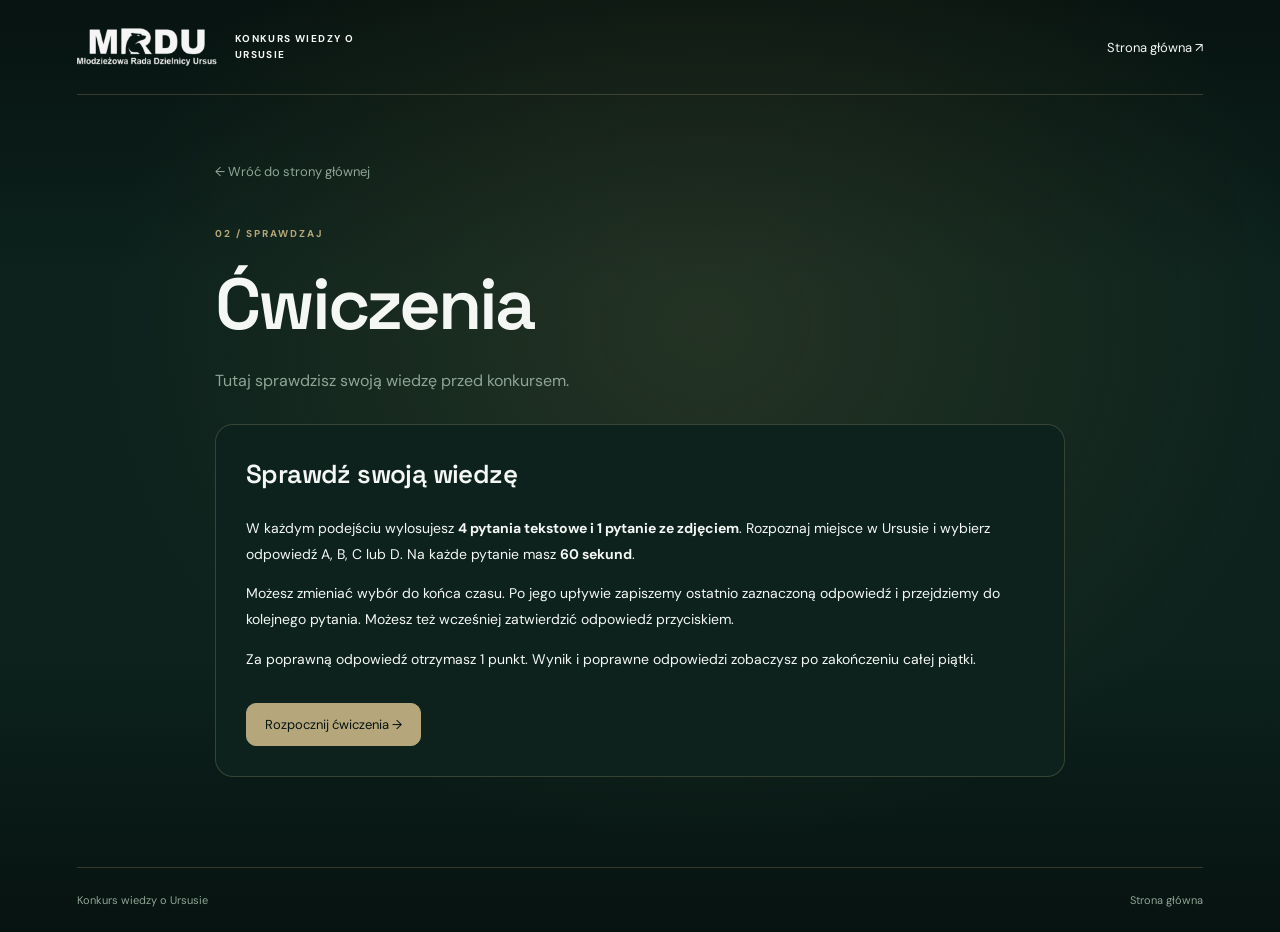
==== commit 10f95e25: "Rozwój Strefy wiedzy" ====
--- a/cwiczenia.html
+++ b/cwiczenia.html
@@ -6,6 +6,7 @@
   <title>Ćwiczenia — Konkurs wiedzy o Ursusie</title>
   <link rel="stylesheet" href="style.css">
   <script src="quiz-data.js" defer></script>
+  <script src="quiz-images.js" defer></script>
   <script src="quiz-engine.js" defer></script>
   <script src="quiz.js" defer></script>
 </head>
@@ -21,7 +22,7 @@
     <p class="intro">Tutaj sprawdzisz swoją wiedzę przed konkursem.</p>
     <section id="quiz-intro" class="quiz-card">
       <h2>Sprawdź swoją wiedzę</h2>
-      <p>W każdym podejściu wylosujesz <strong>5 różnych pytań</strong> z bazy 46 pytań. Na każde masz <strong>60 sekund</strong>.</p>
+      <p>W każdym podejściu wylosujesz <strong>4 pytania tekstowe i 1 pytanie ze zdjęciem</strong>. Rozpoznaj miejsce w Ursusie i wybierz odpowiedź A, B, C lub D. Na każde pytanie masz <strong>60 sekund</strong>.</p>
       <p>Możesz zmieniać wybór do końca czasu. Po jego upływie zapiszemy ostatnio zaznaczoną odpowiedź i przejdziemy do kolejnego pytania. Możesz też wcześniej zatwierdzić odpowiedź przyciskiem.</p>
       <p>Za poprawną odpowiedź otrzymasz 1 punkt. Wynik i poprawne odpowiedzi zobaczysz po zakończeniu całej piątki.</p>
       <button id="quiz-start" class="study-button" type="button">Rozpocznij ćwiczenia →</button>
@@ -32,6 +33,9 @@
       <progress id="quiz-timebar" max="60" value="60" aria-label="Pozostały czas odpowiedzi"></progress>
       <fieldset class="quiz-fieldset"><legend class="visually-hidden">Wybierz jedną odpowiedź</legend>
         <h2 id="question-title" tabindex="-1"></h2>
+        <figure id="quiz-photo" class="quiz-photo" hidden>
+          <img id="quiz-image" alt="" decoding="async">
+        </figure>
         <div id="quiz-options" role="radiogroup" aria-labelledby="question-title"></div>
       </fieldset>
       <button id="quiz-next" class="study-button" type="button" disabled>Zatwierdź i przejdź dalej →</button>
--- a/style.css
+++ b/style.css
@@ -198,3 +198,32 @@
 .logo-image img{position:absolute;display:block;width:120.591%;max-width:none;height:auto;left:-11.155%;top:-154.717%;filter:brightness(0) invert(1);opacity:.96}
 .logo{letter-spacing:normal}
 @media(max-width:680px){.logo-image{width:120px}}
+
+.home-footer{align-items:center;flex-wrap:wrap;gap:10px 20px}
+.social-links{display:flex;gap:20px;font-size:11px;color:var(--gold)}
+.social-links a{display:inline-flex;align-items:center;gap:6px;padding-block:5px}
+.social-links a:hover{color:var(--off-white)}
+@media(max-width:400px){.home-footer{column-gap:12px}.social-links{gap:12px;font-size:10px}}
+
+/* Rozmyte zdjęcie pozostaje pod treścią tylko na stronie głównej. */
+.home-page{position:relative;isolation:isolate;background:var(--shadow)}
+.home-page::before{content:"";position:fixed;inset:0;z-index:-2;pointer-events:none;background:url('assets/tlo-ursus.jpg') center 48% / cover no-repeat;filter:blur(9px);transform:scale(1.06)}
+.home-page::after{content:"";position:fixed;inset:0;z-index:-1;pointer-events:none;background:linear-gradient(180deg,rgb(7 19 16 / 88%),rgb(13 34 29 / 76%) 45%,rgb(7 19 16 / 92%))}
+
+/* Zdjęcia w pytaniach nie są przycinane ani rozmywane. */
+.quiz-photo{margin:0 0 22px;padding:12px;background:var(--shadow);border:1px solid var(--line);border-radius:12px;text-align:center}
+.quiz-photo img{display:block;width:100%;max-height:340px;object-fit:contain;margin:auto;border-radius:6px}
+.quiz-review-photo{display:block;max-width:100%;max-height:210px;object-fit:contain;margin-block:16px;border-radius:8px}
+@media(max-width:600px){.quiz-photo img{max-height:280px}}
+
+/* Bibliografia i odsyłacze do książki. */
+.study-bibliography{margin-block:30px}
+.study-bibliography>h2{font-size:23px;letter-spacing:-.5px}
+.bibliography-grid{display:grid;grid-template-columns:repeat(2,minmax(0,1fr));gap:16px}
+.bibliography-grid .study-source{margin:0;flex-direction:column;align-items:flex-start;justify-content:space-between}
+.bibliography-grid h3{font-size:17px;line-height:1.5;margin:0 0 8px}
+.article-body .book-reference{font-size:12px;line-height:1.7;color:var(--sage);margin-block:12px 24px}
+.book-reference a{color:var(--gold);text-decoration:underline;text-underline-offset:3px}
+.source-difference{padding:18px;margin-block:20px;border-left:3px solid var(--gold);background:var(--shadow);font-size:13px;line-height:1.8}
+.study-grid .study-card:last-child{grid-column:auto}
+@media(max-width:600px){.bibliography-grid{grid-template-columns:1fr}}
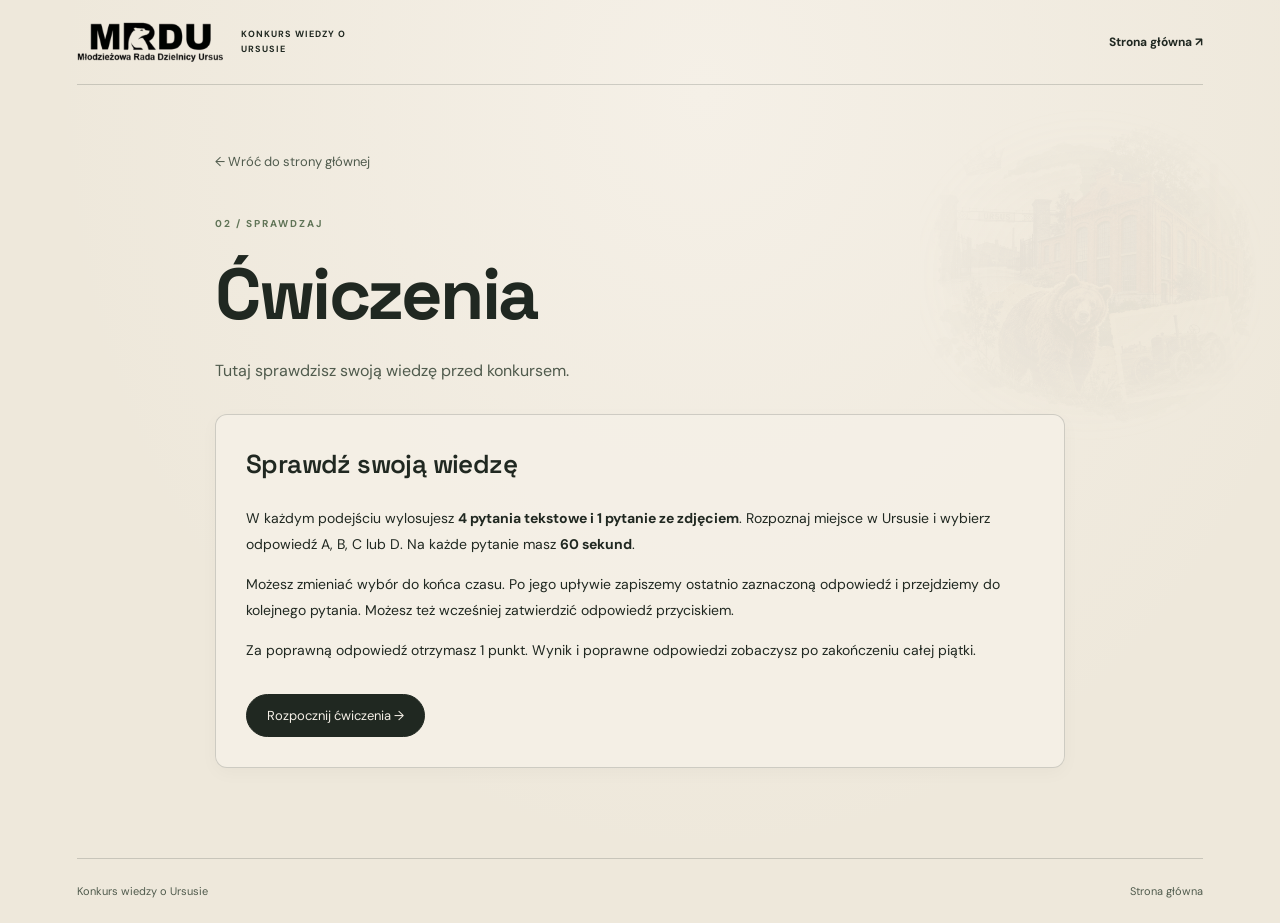
==== commit 4cd9d735: "zmiana motywu na Maćkowy" ====
--- a/cwiczenia.html
+++ b/cwiczenia.html
@@ -5,6 +5,7 @@
   <meta name="viewport" content="width=device-width, initial-scale=1.0">
   <title>Ćwiczenia — Konkurs wiedzy o Ursusie</title>
   <link rel="stylesheet" href="style.css">
+  <link rel="stylesheet" href="theme.css">
   <script src="quiz-data.js" defer></script>
   <script src="quiz-images.js" defer></script>
   <script src="quiz-engine.js" defer></script>
@@ -56,3 +57,4 @@
 </html>
 
 
+
--- a/style.css
+++ b/style.css
@@ -151,48 +151,6 @@
 .visually-hidden{position:absolute;width:1px;height:1px;padding:0;margin:-1px;overflow:hidden;clip:rect(0,0,0,0);white-space:nowrap;border:0}
 @media(max-width:600px){.quiz-card{padding:22px 18px}.quiz-card h2{font-size:21px}.quiz-option{padding:14px}.quiz-card .study-button{width:100%}}
 
-/* Strona główna dopasowana do wysokości okna, bez blokowania przewijania. */
-.home-page{min-height:100svh;display:flex;flex-direction:column}
-.home-page>.header{padding-block:clamp(12px,2.5svh,24px);flex-shrink:0}
-.home-page>.landing{flex:1;display:flex;flex-direction:column;justify-content:center;gap:clamp(18px,3svh,32px);padding-block:clamp(16px,3svh,30px)}
-.home-page .landing-intro{max-width:none;margin:0;display:grid;grid-template-columns:1.2fr 1fr;column-gap:40px;align-items:end}
-.home-page .landing-intro .eyebrow{grid-column:1/-1;margin:0 0 10px}
-.home-page .landing-intro h1{font-size:clamp(42px,7.8svh,72px);margin:0}
-.home-page .landing-intro .intro{max-width:430px;margin:0;font-size:clamp(14px,1.8svh,16px)}
-.home-page .tile{min-height:0;padding:clamp(18px,2.7svh,26px)}
-.home-page .tile-symbol{height:clamp(48px,9svh,95px);line-height:clamp(48px,9svh,95px);font-size:clamp(40px,7.5svh,70px)}
-.home-page .tile h2{font-size:clamp(23px,3.6svh,29px);margin:10px 0}
-.home-page .tile p{margin-bottom:18px;font-size:13px;line-height:1.6}
-.home-page .tile-link{padding-top:14px}
-.home-page>footer{padding-block:clamp(12px,2svh,20px);flex-shrink:0}
-@media(max-width:680px){
-  .home-page .landing-intro{display:block}
-  .home-page .landing-intro h1{font-size:clamp(32px,6svh,48px);letter-spacing:-1.5px}
-  .home-page .landing-intro .intro{margin-top:10px;font-size:13px;line-height:1.6;max-width:100%}
-  .home-page .landing-intro .eyebrow{font-size:9px;margin-bottom:8px}
-  .home-page>.landing{gap:18px;padding-block:16px}
-  .home-page .tiles{gap:10px}
-  .home-page .tile{position:relative;padding:14px 18px;gap:5px}
-  .home-page .tile-top{font-size:9px;padding-right:28px}
-  .home-page .tile-arrow{position:absolute;right:18px;top:20px}
-  .home-page .tile-symbol,.home-page .tile p{display:none}
-  .home-page .tile h2{font-size:22px;margin:0}
-  .home-page .tile-link{padding-top:7px;font-size:11px}
-}
-@media(max-height:600px) and (min-width:681px){
-  .home-page .landing-intro h1{font-size:38px}
-  .home-page .tile-symbol{display:none}
-  .home-page .tile{padding:16px}
-  .home-page .tile h2{font-size:23px}
-  .home-page .tile p{margin-bottom:12px;font-size:12px}
-}
-@media(max-height:650px) and (max-width:680px){
-  .home-page .landing-intro .intro{display:none}
-  .home-page>.landing{gap:12px;padding-block:12px}
-  .home-page .tile{padding-block:10px}
-  .home-page .tile-link{display:none}
-}
-
 /* Logo z pliku: kadr pomija przezroczyste marginesy oryginału. */
 .logo-image{display:block;position:relative;width:140px;aspect-ratio:3317 / 901;overflow:hidden;flex-shrink:0}
 .logo-image img{position:absolute;display:block;width:120.591%;max-width:none;height:auto;left:-11.155%;top:-154.717%;filter:brightness(0) invert(1);opacity:.96}
@@ -204,11 +162,6 @@
 .social-links a{display:inline-flex;align-items:center;gap:6px;padding-block:5px}
 .social-links a:hover{color:var(--off-white)}
 @media(max-width:400px){.home-footer{column-gap:12px}.social-links{gap:12px;font-size:10px}}
-
-/* Rozmyte zdjęcie pozostaje pod treścią tylko na stronie głównej. */
-.home-page{position:relative;isolation:isolate;background:var(--shadow)}
-.home-page::before{content:"";position:fixed;inset:0;z-index:-2;pointer-events:none;background:url('assets/tlo-ursus.jpg') center 48% / cover no-repeat;filter:blur(9px);transform:scale(1.06)}
-.home-page::after{content:"";position:fixed;inset:0;z-index:-1;pointer-events:none;background:linear-gradient(180deg,rgb(7 19 16 / 88%),rgb(13 34 29 / 76%) 45%,rgb(7 19 16 / 92%))}
 
 /* Zdjęcia w pytaniach nie są przycinane ani rozmywane. */
 .quiz-photo{margin:0 0 22px;padding:12px;background:var(--shadow);border:1px solid var(--line);border-radius:12px;text-align:center}
@@ -227,3 +180,89 @@
 .source-difference{padding:18px;margin-block:20px;border-left:3px solid var(--gold);background:var(--shadow);font-size:13px;line-height:1.8}
 .study-grid .study-card:last-child{grid-column:auto}
 @media(max-width:600px){.bibliography-grid{grid-template-columns:1fr}}
+
+/* Strona główna: spokojny gradient i proporcje zależne od wysokości okna. */
+.home-page{min-height:100svh;display:flex;flex-direction:column;background:radial-gradient(ellipse at 76% 26%,rgb(220 190 65 / 18%) 0%,rgb(181 167 123 / 8%) 28%,transparent 60%),radial-gradient(ellipse at 12% 82%,rgb(111 106 55 / 16%) 0%,transparent 55%),linear-gradient(145deg,var(--green),var(--shadow));}
+.home-page>.header{padding-block:clamp(16px,2.5svh,26px);flex-shrink:0}
+.home-page .logo-image{width:154px}
+.home-page .logo-text{color:var(--off-white)}
+.home-page .header-label,.home-page .intro,.home-page>footer{color:var(--off-white);opacity:.78}
+.home-page>.landing{flex:1;display:flex;flex-direction:column;justify-content:center;gap:clamp(28px,4.5svh,48px);padding-block:clamp(24px,4svh,42px)}
+.home-page .landing-intro{max-width:none;margin:0;display:grid;grid-template-columns:1.2fr 1fr;column-gap:64px;align-items:end}
+.home-page .landing-intro .eyebrow{grid-column:1/-1;margin:0 0 16px;font-size:10px;letter-spacing:2.2px}
+.home-page .landing-intro h1{font-size:clamp(42px,7.5svh,72px);line-height:1.08;letter-spacing:-2.6px;margin:0}
+.home-page .landing-intro .intro{max-width:390px;margin:0 0 5px;font-size:15px;line-height:1.85}
+.home-page .tiles{gap:22px}
+.home-page .tile{min-height:0;border-radius:12px;padding:clamp(20px,2.8svh,28px);transition:transform .22s ease,border-color .22s ease,box-shadow .22s ease}
+.home-page .tile-symbol{display:flex;align-items:center;height:clamp(54px,9svh,86px);line-height:1}
+.home-page .tile-symbol svg{width:38px;height:38px}
+.home-page .tile h2{font-size:clamp(23px,3.4svh,28px);letter-spacing:-.9px;margin:8px 0 12px}
+.home-page .tile p{margin:0 0 22px;font-size:13px;line-height:1.75}
+.home-page .tile-knowledge p{color:var(--off-white);opacity:.8}
+.home-page .tile-link{padding-top:16px;border-color:rgb(7 19 16 / 25%);font-size:12px}
+.home-page .tile-knowledge .tile-link{border-color:var(--line)}
+.home-page .tile-practice{border-color:var(--gold);box-shadow:0 8px 28px rgb(181 167 123 / 9%)}
+.home-page .tile-rules{background:var(--green);color:var(--off-white)}
+.home-page .tile-rules .tile-symbol,.home-page .tile-rules .tile-arrow{color:var(--sage)}
+.home-page .tile-rules p{opacity:.8}
+.home-page .tile-rules .tile-link{border-color:var(--line)}
+.home-page .tile:hover,.js-motion .home-page .tile.visible:hover{transform:translateY(-4px);border-color:var(--gold);box-shadow:0 12px 26px rgb(7 19 16 / 25%)}
+.home-page .tile-practice:hover{border-color:var(--off-white);box-shadow:0 12px 30px rgb(181 167 123 / 16%)}
+.home-page .tile:focus-visible{outline:2px solid var(--off-white);outline-offset:5px}
+.home-page>footer{padding-block:clamp(12px,2svh,20px);flex-shrink:0}
+@media(min-width:681px) and (max-width:1000px){
+ .home-page .container{width:90%}.home-page .landing-intro{column-gap:32px}
+ .home-page .tiles{gap:14px}.home-page .tile{padding:20px}
+ .home-page .tile-top{font-size:9px;letter-spacing:1px}
+ .home-page .tile h2{font-size:24px}.home-page .tile-link{font-size:11px;gap:8px}
+}
+@media(max-width:680px){
+ .home-page .logo-image{width:134px}
+ .home-page>.header{padding-block:16px}
+ .home-page>.landing{gap:24px;padding-block:24px}
+ .home-page .landing-intro{display:block}
+ .home-page .landing-intro .eyebrow{font-size:9px;margin-bottom:12px;letter-spacing:1.5px}
+ .home-page .landing-intro h1{font-size:clamp(34px,5.3svh,46px);letter-spacing:-1.5px;line-height:1.1}
+ .home-page .landing-intro .intro{max-width:100%;margin:14px 0 0;font-size:13px;line-height:1.7}
+ .home-page .tiles{gap:12px}
+ .home-page .tile{position:relative;display:grid;grid-template-columns:34px 1fr;gap:5px 14px;padding:16px 18px}
+ .home-page .tile-top{grid-column:2;font-size:9px;letter-spacing:1px;padding-right:25px}
+ .home-page .tile-arrow{position:absolute;right:18px;top:14px;font-size:21px}
+ .home-page .tile-symbol{grid-column:1;grid-row:1/4;height:auto;align-self:center;display:flex}
+ .home-page .tile-symbol svg{width:30px;height:30px}
+ .home-page .tile h2{grid-column:2;font-size:22px;margin:0;line-height:1.2}
+ .home-page .tile p{display:none}
+ .home-page .tile-link{grid-column:2;font-size:11px;padding-top:7px;margin-top:2px}
+ .home-page .home-footer{gap:8px 12px;font-size:10px}
+ .home-page .social-links{font-size:10px;gap:14px}
+}
+@media(max-height:650px) and (min-width:681px){
+ .home-page>.header{padding-block:12px}.home-page>.landing{gap:22px;padding-block:20px}
+ .home-page .landing-intro h1{font-size:40px}.home-page .landing-intro .eyebrow{margin-bottom:10px}
+ .home-page .tile{padding:18px}.home-page .tile-symbol{height:44px}
+ .home-page .tile-symbol svg{width:30px;height:30px}.home-page .tile h2{font-size:23px}
+ .home-page .tile p{margin-bottom:14px;font-size:12px}
+}
+@media(max-height:700px) and (max-width:680px){
+ .home-page>.landing{gap:18px;padding-block:16px}
+ .home-page .landing-intro h1{font-size:34px}
+ .home-page .landing-intro .intro{margin-top:10px;font-size:12px}
+ .home-page .tile{padding-block:12px}
+ .home-page .tile-link{padding-top:5px}
+}
+@media(prefers-reduced-motion:reduce){.home-page .tile:hover,.js-motion .home-page .tile.visible:hover{transform:none}}
+@media(max-width:680px) and (max-height:600px){
+ .home-page>.header{padding-block:10px}
+ .home-page .logo-image{width:126px}
+ .home-page>.landing{gap:14px;padding-block:12px}
+ .home-page .landing-intro .eyebrow{margin-bottom:8px;font-size:8px}
+ .home-page .landing-intro h1{font-size:30px}
+ .home-page .landing-intro .intro{font-size:12px;line-height:1.5;margin-top:10px}
+ .home-page .tiles{gap:9px}
+ .home-page .tile{padding:9px 14px;gap:4px 12px}
+ .home-page .tile h2{font-size:20px}
+ .home-page .tile-top{font-size:8px}
+ .home-page .tile-link{font-size:10px;padding-top:4px;margin-top:0}
+ .home-page>footer{padding-block:10px;font-size:9px;gap:6px}
+ .home-page .social-links{font-size:9px;gap:10px}
+}
--- a/theme.css
+++ b/theme.css
@@ -0,0 +1,47 @@
+/* Wspólny motyw papieru i zielonego atramentu dla podstron. */
+:root{--paper-bg:#eee8db;--paper-sheet:#f5f0e7;--paper-ink:#202821;--paper-muted:#505b4d;--paper-accent:#607457;--paper-line:rgb(32 40 33 / 18%)}
+html{background:var(--paper-bg)}
+body:not(.home-page){position:relative;isolation:isolate;background:radial-gradient(ellipse at 55% 10%,var(--paper-sheet),transparent 65%),var(--paper-bg);color:var(--paper-ink)}
+body:not(.home-page)::before{content:"";position:absolute;top:105px;right:0;width:min(380px,65vw);height:340px;background:url('assets/ursus-collage.png') center / contain no-repeat;opacity:.055;mix-blend-mode:multiply;z-index:-1;pointer-events:none;mask-image:radial-gradient(ellipse,#000 25%,transparent 72%)}
+body:not(.home-page) .header{padding-block:22px;border-color:var(--paper-line)}
+body:not(.home-page) .logo-image{width:146px}
+body:not(.home-page) .logo-image img{filter:none;opacity:1}
+body:not(.home-page) .logo-text{font-size:9px;letter-spacing:1px;max-width:125px}
+body:not(.home-page) .header nav{font-size:12px;font-weight:700}
+body:not(.home-page) .intro,body:not(.home-page) .back-link,body:not(.home-page) footer{color:var(--paper-muted)}
+body:not(.home-page) .eyebrow{color:var(--paper-accent)}
+body:not(.home-page) h1{font-weight:700;line-height:1.05;letter-spacing:-2.5px}
+body:not(.home-page) a:focus-visible,body:not(.home-page) button:focus-visible{outline-color:var(--paper-accent)}
+body:not(.home-page) .header nav a:hover,body:not(.home-page) footer a:hover,body:not(.home-page) .back-link:hover{color:var(--paper-accent)}
+body:not(.home-page) footer{border-color:var(--paper-line)}
+body:not(.home-page) .study-button{background:var(--paper-ink);color:var(--paper-sheet);border-color:var(--paper-ink);border-radius:999px;padding:12px 20px;transition:background .2s,transform .2s}
+body:not(.home-page) .study-button:hover{background:var(--paper-accent);border-color:var(--paper-accent)}
+body:not(.home-page) .study-button-outline{background:transparent;color:var(--paper-ink);border-color:var(--paper-line)}
+body:not(.home-page) .study-button-outline:hover{background:var(--paper-ink);color:var(--paper-sheet)}
+body:not(.home-page) .study-button:disabled{background:var(--paper-ink);opacity:.4;cursor:not-allowed}
+.study-source,.study-card,.study-article,.rules-document,.quiz-card,.quiz-review-item{background:rgb(245 240 231 / 85%);border-color:var(--paper-line);border-radius:12px;box-shadow:0 5px 18px rgb(32 40 33 / 3%)}
+.study-toolbar,.article-heading,.article-actions,.rules-document section+section{border-color:var(--paper-line)}
+.study-toolbar>a:first-child,.study-meta,.study-source p:last-child,.article-body .book-reference,.quiz-status{color:var(--paper-muted)}
+.study-toolbar>a:first-child:hover,.study-read,.book-reference a,.article-body h3{color:var(--paper-accent)}
+.study-tag{background:rgb(96 116 87 / 9%);border-color:rgb(96 116 87 / 20%);color:var(--paper-accent)}
+.study-card:hover{border-color:var(--paper-accent);box-shadow:0 9px 22px rgb(32 40 33 / 7%)}
+.article-body{color:var(--paper-ink)}
+.article-body>div:first-child,.source-difference{background:rgb(96 116 87 / 8%);border-color:var(--paper-line);border-left-color:var(--paper-accent)}
+.article-body>div:first-child>span{color:var(--paper-accent)}
+.rules-note{background:rgb(181 167 123 / 15%);border-color:var(--paper-line);border-left-color:var(--paper-accent);color:var(--paper-muted)}
+.rules-note strong,.rules-placeholder,.rules-document li::marker{color:var(--paper-accent)}
+.rules-placeholder{background:rgb(181 167 123 / 14%);box-decoration-break:clone;-webkit-box-decoration-break:clone}
+.quiz-clock strong,.quiz-clock .time-low,.quiz-summary .quiz-score,.review-status{color:var(--paper-accent)}
+#quiz-timebar{accent-color:var(--paper-accent);background:rgb(96 116 87 / 12%)}
+#quiz-timebar::-webkit-progress-bar{background:rgb(96 116 87 / 12%)}
+#quiz-timebar::-webkit-progress-value{background:var(--paper-accent)}
+#quiz-timebar::-moz-progress-bar{background:var(--paper-accent)}
+.quiz-option{background:var(--paper-sheet);border-color:var(--paper-line)}
+.quiz-option:hover,.quiz-option:has(input:checked){border-color:var(--paper-accent)}
+.quiz-option:has(input:checked){background:rgb(96 116 87 / 12%)}
+.quiz-option:focus-within{outline-color:var(--paper-accent)}
+.quiz-option input{accent-color:var(--paper-accent)}
+.quiz-photo{background:var(--paper-bg);border-color:var(--paper-line)}
+.quiz-review-item{border-left-color:var(--paper-muted)}
+.quiz-review-item.answer-correct{border-left-color:var(--paper-accent)}
+@media(max-width:600px){body:not(.home-page) .header{padding-block:16px;gap:16px}body:not(.home-page) .logo-image{width:125px}body:not(.home-page) .header nav{font-size:11px}body:not(.home-page) h1{letter-spacing:-1.5px}body:not(.home-page)::before{height:240px;top:90px}.study-toolbar{gap:12px}.study-button{max-width:100%}.rules-document{padding:24px 18px}}
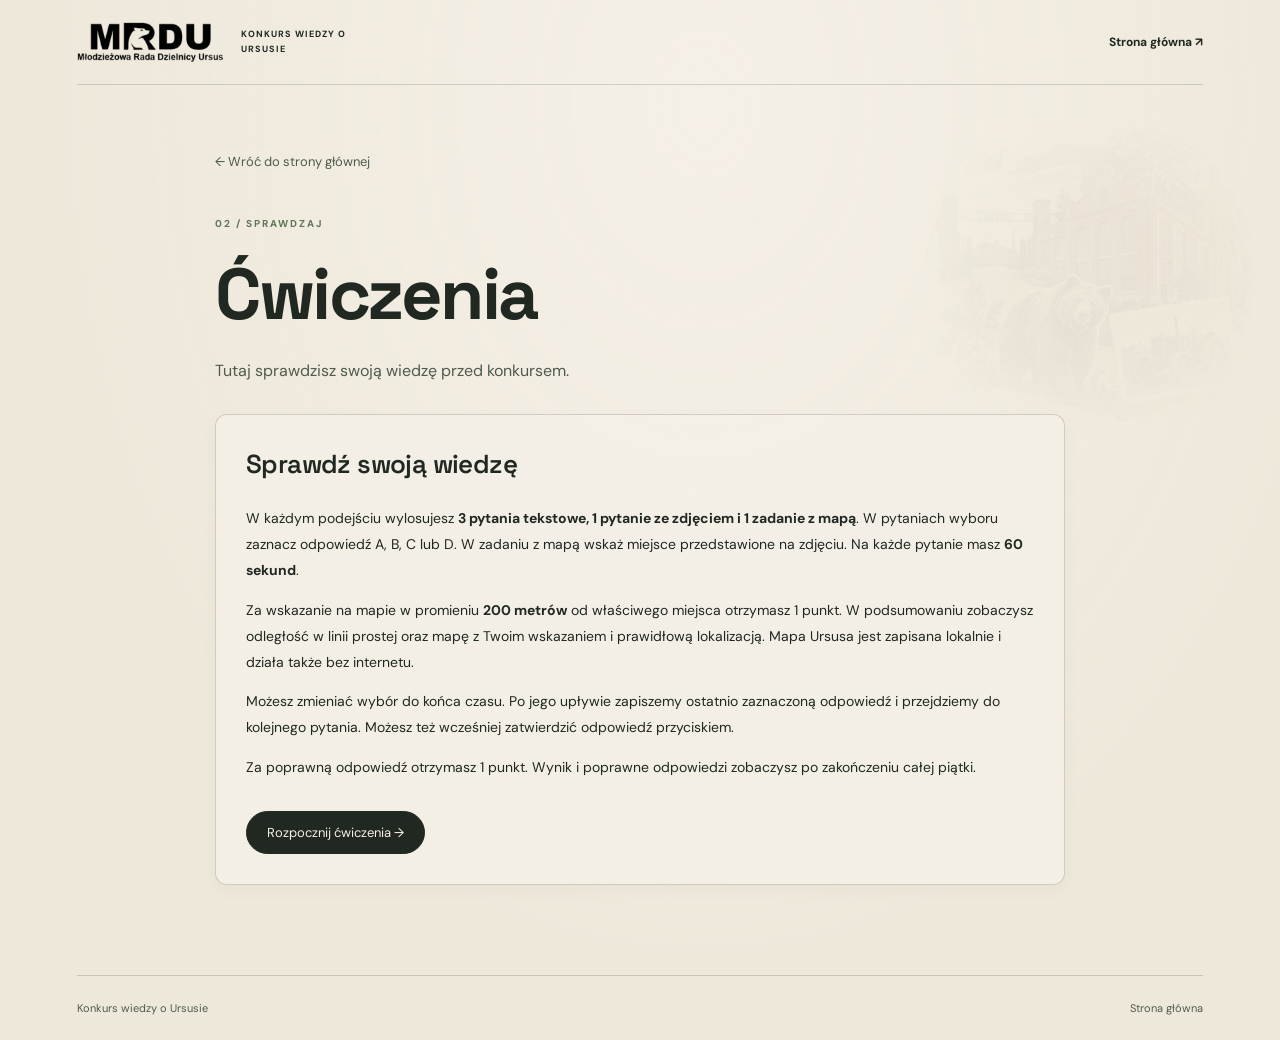
==== commit 8242f8d7: "geogeser i losowość" ====
--- a/cwiczenia.html
+++ b/cwiczenia.html
@@ -6,10 +6,16 @@
   <title>Ćwiczenia — Konkurs wiedzy o Ursusie</title>
   <link rel="stylesheet" href="style.css">
   <link rel="stylesheet" href="theme.css">
+  <link rel="stylesheet" href="assets/vendor/leaflet/leaflet.css">
+  <link rel="stylesheet" href="quiz-map.css">
+  <script src="assets/vendor/leaflet/leaflet.js" defer></script>
   <script src="quiz-data.js" defer></script>
   <script src="quiz-images.js" defer></script>
-  <script src="quiz-engine.js" defer></script>
-  <script src="quiz.js" defer></script>
+  <script src="quiz-map-data.js?v=20261017-2" defer></script>
+  <script src="quiz-engine.js?v=20261017-3" defer></script>
+  <script src="assets/ursus-map-data.js" defer></script>
+  <script src="quiz-map.js" defer></script>
+  <script src="quiz.js?v=20261017-3" defer></script>
 </head>
 <body>
   <header class="header container">
@@ -23,7 +29,8 @@
     <p class="intro">Tutaj sprawdzisz swoją wiedzę przed konkursem.</p>
     <section id="quiz-intro" class="quiz-card">
       <h2>Sprawdź swoją wiedzę</h2>
-      <p>W każdym podejściu wylosujesz <strong>4 pytania tekstowe i 1 pytanie ze zdjęciem</strong>. Rozpoznaj miejsce w Ursusie i wybierz odpowiedź A, B, C lub D. Na każde pytanie masz <strong>60 sekund</strong>.</p>
+      <p>W każdym podejściu wylosujesz <strong>3 pytania tekstowe, 1 pytanie ze zdjęciem i 1 zadanie z mapą</strong>. W pytaniach wyboru zaznacz odpowiedź A, B, C lub D. W zadaniu z mapą wskaż miejsce przedstawione na zdjęciu. Na każde pytanie masz <strong>60 sekund</strong>.</p>
+      <p>Za wskazanie na mapie w promieniu <strong>200 metrów</strong> od właściwego miejsca otrzymasz 1 punkt. W podsumowaniu zobaczysz odległość w linii prostej oraz mapę z Twoim wskazaniem i prawidłową lokalizacją. Mapa Ursusa jest zapisana lokalnie i działa także bez internetu.</p>
       <p>Możesz zmieniać wybór do końca czasu. Po jego upływie zapiszemy ostatnio zaznaczoną odpowiedź i przejdziemy do kolejnego pytania. Możesz też wcześniej zatwierdzić odpowiedź przyciskiem.</p>
       <p>Za poprawną odpowiedź otrzymasz 1 punkt. Wynik i poprawne odpowiedzi zobaczysz po zakończeniu całej piątki.</p>
       <button id="quiz-start" class="study-button" type="button">Rozpocznij ćwiczenia →</button>
@@ -38,6 +45,13 @@
           <img id="quiz-image" alt="" decoding="async">
         </figure>
         <div id="quiz-options" role="radiogroup" aria-labelledby="question-title"></div>
+        <div id="quiz-map-task" hidden>
+          <p class="map-instructions">Kliknij lub dotknij mapy, aby postawić znacznik. Możesz zmieniać wskazanie do końca czasu. Punkt zdobędziesz, jeśli pomylisz się o najwyżej 200 m.</p>
+          <div id="quiz-map" class="quiz-map" aria-label="Mapa Ursusa. Przesuwaj strzałkami i zmieniaj przybliżenie przyciskami plus i minus."></div>
+          <div class="map-actions"><button id="map-select-center" class="study-button study-button-outline" type="button">Zaznacz środek mapy</button><button id="map-reset-view" class="study-button study-button-outline" type="button">Pokaż obszar Ursusa</button></div>
+          <p id="map-selection-status" role="status">Nie zaznaczono jeszcze miejsca.</p>
+          <p id="map-network-status" role="status" hidden></p>
+        </div>
       </fieldset>
       <button id="quiz-next" class="study-button" type="button" disabled>Zatwierdź i przejdź dalej →</button>
     </section>
--- a/assets/vendor/leaflet/leaflet.css
+++ b/assets/vendor/leaflet/leaflet.css
@@ -0,0 +1,661 @@
+/* required styles */
+
+.leaflet-pane,
+.leaflet-tile,
+.leaflet-marker-icon,
+.leaflet-marker-shadow,
+.leaflet-tile-container,
+.leaflet-pane > svg,
+.leaflet-pane > canvas,
+.leaflet-zoom-box,
+.leaflet-image-layer,
+.leaflet-layer {
+	position: absolute;
+	left: 0;
+	top: 0;
+	}
+.leaflet-container {
+	overflow: hidden;
+	}
+.leaflet-tile,
+.leaflet-marker-icon,
+.leaflet-marker-shadow {
+	-webkit-user-select: none;
+	   -moz-user-select: none;
+	        user-select: none;
+	  -webkit-user-drag: none;
+	}
+/* Prevents IE11 from highlighting tiles in blue */
+.leaflet-tile::selection {
+	background: transparent;
+}
+/* Safari renders non-retina tile on retina better with this, but Chrome is worse */
+.leaflet-safari .leaflet-tile {
+	image-rendering: -webkit-optimize-contrast;
+	}
+/* hack that prevents hw layers "stretching" when loading new tiles */
+.leaflet-safari .leaflet-tile-container {
+	width: 1600px;
+	height: 1600px;
+	-webkit-transform-origin: 0 0;
+	}
+.leaflet-marker-icon,
+.leaflet-marker-shadow {
+	display: block;
+	}
+/* .leaflet-container svg: reset svg max-width decleration shipped in Joomla! (joomla.org) 3.x */
+/* .leaflet-container img: map is broken in FF if you have max-width: 100% on tiles */
+.leaflet-container .leaflet-overlay-pane svg {
+	max-width: none !important;
+	max-height: none !important;
+	}
+.leaflet-container .leaflet-marker-pane img,
+.leaflet-container .leaflet-shadow-pane img,
+.leaflet-container .leaflet-tile-pane img,
+.leaflet-container img.leaflet-image-layer,
+.leaflet-container .leaflet-tile {
+	max-width: none !important;
+	max-height: none !important;
+	width: auto;
+	padding: 0;
+	}
+
+.leaflet-container img.leaflet-tile {
+	/* See: https://bugs.chromium.org/p/chromium/issues/detail?id=600120 */
+	mix-blend-mode: plus-lighter;
+}
+
+.leaflet-container.leaflet-touch-zoom {
+	-ms-touch-action: pan-x pan-y;
+	touch-action: pan-x pan-y;
+	}
+.leaflet-container.leaflet-touch-drag {
+	-ms-touch-action: pinch-zoom;
+	/* Fallback for FF which doesn't support pinch-zoom */
+	touch-action: none;
+	touch-action: pinch-zoom;
+}
+.leaflet-container.leaflet-touch-drag.leaflet-touch-zoom {
+	-ms-touch-action: none;
+	touch-action: none;
+}
+.leaflet-container {
+	-webkit-tap-highlight-color: transparent;
+}
+.leaflet-container a {
+	-webkit-tap-highlight-color: rgba(51, 181, 229, 0.4);
+}
+.leaflet-tile {
+	filter: inherit;
+	visibility: hidden;
+	}
+.leaflet-tile-loaded {
+	visibility: inherit;
+	}
+.leaflet-zoom-box {
+	width: 0;
+	height: 0;
+	-moz-box-sizing: border-box;
+	     box-sizing: border-box;
+	z-index: 800;
+	}
+/* workaround for https://bugzilla.mozilla.org/show_bug.cgi?id=888319 */
+.leaflet-overlay-pane svg {
+	-moz-user-select: none;
+	}
+
+.leaflet-pane         { z-index: 400; }
+
+.leaflet-tile-pane    { z-index: 200; }
+.leaflet-overlay-pane { z-index: 400; }
+.leaflet-shadow-pane  { z-index: 500; }
+.leaflet-marker-pane  { z-index: 600; }
+.leaflet-tooltip-pane   { z-index: 650; }
+.leaflet-popup-pane   { z-index: 700; }
+
+.leaflet-map-pane canvas { z-index: 100; }
+.leaflet-map-pane svg    { z-index: 200; }
+
+.leaflet-vml-shape {
+	width: 1px;
+	height: 1px;
+	}
+.lvml {
+	behavior: url(#default#VML);
+	display: inline-block;
+	position: absolute;
+	}
+
+
+/* control positioning */
+
+.leaflet-control {
+	position: relative;
+	z-index: 800;
+	pointer-events: visiblePainted; /* IE 9-10 doesn't have auto */
+	pointer-events: auto;
+	}
+.leaflet-top,
+.leaflet-bottom {
+	position: absolute;
+	z-index: 1000;
+	pointer-events: none;
+	}
+.leaflet-top {
+	top: 0;
+	}
+.leaflet-right {
+	right: 0;
+	}
+.leaflet-bottom {
+	bottom: 0;
+	}
+.leaflet-left {
+	left: 0;
+	}
+.leaflet-control {
+	float: left;
+	clear: both;
+	}
+.leaflet-right .leaflet-control {
+	float: right;
+	}
+.leaflet-top .leaflet-control {
+	margin-top: 10px;
+	}
+.leaflet-bottom .leaflet-control {
+	margin-bottom: 10px;
+	}
+.leaflet-left .leaflet-control {
+	margin-left: 10px;
+	}
+.leaflet-right .leaflet-control {
+	margin-right: 10px;
+	}
+
+
+/* zoom and fade animations */
+
+.leaflet-fade-anim .leaflet-popup {
+	opacity: 0;
+	-webkit-transition: opacity 0.2s linear;
+	   -moz-transition: opacity 0.2s linear;
+	        transition: opacity 0.2s linear;
+	}
+.leaflet-fade-anim .leaflet-map-pane .leaflet-popup {
+	opacity: 1;
+	}
+.leaflet-zoom-animated {
+	-webkit-transform-origin: 0 0;
+	    -ms-transform-origin: 0 0;
+	        transform-origin: 0 0;
+	}
+svg.leaflet-zoom-animated {
+	will-change: transform;
+}
+
+.leaflet-zoom-anim .leaflet-zoom-animated {
+	-webkit-transition: -webkit-transform 0.25s cubic-bezier(0,0,0.25,1);
+	   -moz-transition:    -moz-transform 0.25s cubic-bezier(0,0,0.25,1);
+	        transition:         transform 0.25s cubic-bezier(0,0,0.25,1);
+	}
+.leaflet-zoom-anim .leaflet-tile,
+.leaflet-pan-anim .leaflet-tile {
+	-webkit-transition: none;
+	   -moz-transition: none;
+	        transition: none;
+	}
+
+.leaflet-zoom-anim .leaflet-zoom-hide {
+	visibility: hidden;
+	}
+
+
+/* cursors */
+
+.leaflet-interactive {
+	cursor: pointer;
+	}
+.leaflet-grab {
+	cursor: -webkit-grab;
+	cursor:    -moz-grab;
+	cursor:         grab;
+	}
+.leaflet-crosshair,
+.leaflet-crosshair .leaflet-interactive {
+	cursor: crosshair;
+	}
+.leaflet-popup-pane,
+.leaflet-control {
+	cursor: auto;
+	}
+.leaflet-dragging .leaflet-grab,
+.leaflet-dragging .leaflet-grab .leaflet-interactive,
+.leaflet-dragging .leaflet-marker-draggable {
+	cursor: move;
+	cursor: -webkit-grabbing;
+	cursor:    -moz-grabbing;
+	cursor:         grabbing;
+	}
+
+/* marker & overlays interactivity */
+.leaflet-marker-icon,
+.leaflet-marker-shadow,
+.leaflet-image-layer,
+.leaflet-pane > svg path,
+.leaflet-tile-container {
+	pointer-events: none;
+	}
+
+.leaflet-marker-icon.leaflet-interactive,
+.leaflet-image-layer.leaflet-interactive,
+.leaflet-pane > svg path.leaflet-interactive,
+svg.leaflet-image-layer.leaflet-interactive path {
+	pointer-events: visiblePainted; /* IE 9-10 doesn't have auto */
+	pointer-events: auto;
+	}
+
+/* visual tweaks */
+
+.leaflet-container {
+	background: #ddd;
+	outline-offset: 1px;
+	}
+.leaflet-container a {
+	color: #0078A8;
+	}
+.leaflet-zoom-box {
+	border: 2px dotted #38f;
+	background: rgba(255,255,255,0.5);
+	}
+
+
+/* general typography */
+.leaflet-container {
+	font-family: "Helvetica Neue", Arial, Helvetica, sans-serif;
+	font-size: 12px;
+	font-size: 0.75rem;
+	line-height: 1.5;
+	}
+
+
+/* general toolbar styles */
+
+.leaflet-bar {
+	box-shadow: 0 1px 5px rgba(0,0,0,0.65);
+	border-radius: 4px;
+	}
+.leaflet-bar a {
+	background-color: #fff;
+	border-bottom: 1px solid #ccc;
+	width: 26px;
+	height: 26px;
+	line-height: 26px;
+	display: block;
+	text-align: center;
+	text-decoration: none;
+	color: black;
+	}
+.leaflet-bar a,
+.leaflet-control-layers-toggle {
+	background-position: 50% 50%;
+	background-repeat: no-repeat;
+	display: block;
+	}
+.leaflet-bar a:hover,
+.leaflet-bar a:focus {
+	background-color: #f4f4f4;
+	}
+.leaflet-bar a:first-child {
+	border-top-left-radius: 4px;
+	border-top-right-radius: 4px;
+	}
+.leaflet-bar a:last-child {
+	border-bottom-left-radius: 4px;
+	border-bottom-right-radius: 4px;
+	border-bottom: none;
+	}
+.leaflet-bar a.leaflet-disabled {
+	cursor: default;
+	background-color: #f4f4f4;
+	color: #bbb;
+	}
+
+.leaflet-touch .leaflet-bar a {
+	width: 30px;
+	height: 30px;
+	line-height: 30px;
+	}
+.leaflet-touch .leaflet-bar a:first-child {
+	border-top-left-radius: 2px;
+	border-top-right-radius: 2px;
+	}
+.leaflet-touch .leaflet-bar a:last-child {
+	border-bottom-left-radius: 2px;
+	border-bottom-right-radius: 2px;
+	}
+
+/* zoom control */
+
+.leaflet-control-zoom-in,
+.leaflet-control-zoom-out {
+	font: bold 18px 'Lucida Console', Monaco, monospace;
+	text-indent: 1px;
+	}
+
+.leaflet-touch .leaflet-control-zoom-in, .leaflet-touch .leaflet-control-zoom-out  {
+	font-size: 22px;
+	}
+
+
+/* layers control */
+
+.leaflet-control-layers {
+	box-shadow: 0 1px 5px rgba(0,0,0,0.4);
+	background: #fff;
+	border-radius: 5px;
+	}
+.leaflet-control-layers-toggle {
+	background-image: url(images/layers.png);
+	width: 36px;
+	height: 36px;
+	}
+.leaflet-retina .leaflet-control-layers-toggle {
+	background-image: url(images/layers-2x.png);
+	background-size: 26px 26px;
+	}
+.leaflet-touch .leaflet-control-layers-toggle {
+	width: 44px;
+	height: 44px;
+	}
+.leaflet-control-layers .leaflet-control-layers-list,
+.leaflet-control-layers-expanded .leaflet-control-layers-toggle {
+	display: none;
+	}
+.leaflet-control-layers-expanded .leaflet-control-layers-list {
+	display: block;
+	position: relative;
+	}
+.leaflet-control-layers-expanded {
+	padding: 6px 10px 6px 6px;
+	color: #333;
+	background: #fff;
+	}
+.leaflet-control-layers-scrollbar {
+	overflow-y: scroll;
+	overflow-x: hidden;
+	padding-right: 5px;
+	}
+.leaflet-control-layers-selector {
+	margin-top: 2px;
+	position: relative;
+	top: 1px;
+	}
+.leaflet-control-layers label {
+	display: block;
+	font-size: 13px;
+	font-size: 1.08333em;
+	}
+.leaflet-control-layers-separator {
+	height: 0;
+	border-top: 1px solid #ddd;
+	margin: 5px -10px 5px -6px;
+	}
+
+/* Default icon URLs */
+.leaflet-default-icon-path { /* used only in path-guessing heuristic, see L.Icon.Default */
+	background-image: url(images/marker-icon.png);
+	}
+
+
+/* attribution and scale controls */
+
+.leaflet-container .leaflet-control-attribution {
+	background: #fff;
+	background: rgba(255, 255, 255, 0.8);
+	margin: 0;
+	}
+.leaflet-control-attribution,
+.leaflet-control-scale-line {
+	padding: 0 5px;
+	color: #333;
+	line-height: 1.4;
+	}
+.leaflet-control-attribution a {
+	text-decoration: none;
+	}
+.leaflet-control-attribution a:hover,
+.leaflet-control-attribution a:focus {
+	text-decoration: underline;
+	}
+.leaflet-attribution-flag {
+	display: inline !important;
+	vertical-align: baseline !important;
+	width: 1em;
+	height: 0.6669em;
+	}
+.leaflet-left .leaflet-control-scale {
+	margin-left: 5px;
+	}
+.leaflet-bottom .leaflet-control-scale {
+	margin-bottom: 5px;
+	}
+.leaflet-control-scale-line {
+	border: 2px solid #777;
+	border-top: none;
+	line-height: 1.1;
+	padding: 2px 5px 1px;
+	white-space: nowrap;
+	-moz-box-sizing: border-box;
+	     box-sizing: border-box;
+	background: rgba(255, 255, 255, 0.8);
+	text-shadow: 1px 1px #fff;
+	}
+.leaflet-control-scale-line:not(:first-child) {
+	border-top: 2px solid #777;
+	border-bottom: none;
+	margin-top: -2px;
+	}
+.leaflet-control-scale-line:not(:first-child):not(:last-child) {
+	border-bottom: 2px solid #777;
+	}
+
+.leaflet-touch .leaflet-control-attribution,
+.leaflet-touch .leaflet-control-layers,
+.leaflet-touch .leaflet-bar {
+	box-shadow: none;
+	}
+.leaflet-touch .leaflet-control-layers,
+.leaflet-touch .leaflet-bar {
+	border: 2px solid rgba(0,0,0,0.2);
+	background-clip: padding-box;
+	}
+
+
+/* popup */
+
+.leaflet-popup {
+	position: absolute;
+	text-align: center;
+	margin-bottom: 20px;
+	}
+.leaflet-popup-content-wrapper {
+	padding: 1px;
+	text-align: left;
+	border-radius: 12px;
+	}
+.leaflet-popup-content {
+	margin: 13px 24px 13px 20px;
+	line-height: 1.3;
+	font-size: 13px;
+	font-size: 1.08333em;
+	min-height: 1px;
+	}
+.leaflet-popup-content p {
+	margin: 17px 0;
+	margin: 1.3em 0;
+	}
+.leaflet-popup-tip-container {
+	width: 40px;
+	height: 20px;
+	position: absolute;
+	left: 50%;
+	margin-top: -1px;
+	margin-left: -20px;
+	overflow: hidden;
+	pointer-events: none;
+	}
+.leaflet-popup-tip {
+	width: 17px;
+	height: 17px;
+	padding: 1px;
+
+	margin: -10px auto 0;
+	pointer-events: auto;
+
+	-webkit-transform: rotate(45deg);
+	   -moz-transform: rotate(45deg);
+	    -ms-transform: rotate(45deg);
+	        transform: rotate(45deg);
+	}
+.leaflet-popup-content-wrapper,
+.leaflet-popup-tip {
+	background: white;
+	color: #333;
+	box-shadow: 0 3px 14px rgba(0,0,0,0.4);
+	}
+.leaflet-container a.leaflet-popup-close-button {
+	position: absolute;
+	top: 0;
+	right: 0;
+	border: none;
+	text-align: center;
+	width: 24px;
+	height: 24px;
+	font: 16px/24px Tahoma, Verdana, sans-serif;
+	color: #757575;
+	text-decoration: none;
+	background: transparent;
+	}
+.leaflet-container a.leaflet-popup-close-button:hover,
+.leaflet-container a.leaflet-popup-close-button:focus {
+	color: #585858;
+	}
+.leaflet-popup-scrolled {
+	overflow: auto;
+	}
+
+.leaflet-oldie .leaflet-popup-content-wrapper {
+	-ms-zoom: 1;
+	}
+.leaflet-oldie .leaflet-popup-tip {
+	width: 24px;
+	margin: 0 auto;
+
+	-ms-filter: "progid:DXImageTransform.Microsoft.Matrix(M11=0.70710678, M12=0.70710678, M21=-0.70710678, M22=0.70710678)";
+	filter: progid:DXImageTransform.Microsoft.Matrix(M11=0.70710678, M12=0.70710678, M21=-0.70710678, M22=0.70710678);
+	}
+
+.leaflet-oldie .leaflet-control-zoom,
+.leaflet-oldie .leaflet-control-layers,
+.leaflet-oldie .leaflet-popup-content-wrapper,
+.leaflet-oldie .leaflet-popup-tip {
+	border: 1px solid #999;
+	}
+
+
+/* div icon */
+
+.leaflet-div-icon {
+	background: #fff;
+	border: 1px solid #666;
+	}
+
+
+/* Tooltip */
+/* Base styles for the element that has a tooltip */
+.leaflet-tooltip {
+	position: absolute;
+	padding: 6px;
+	background-color: #fff;
+	border: 1px solid #fff;
+	border-radius: 3px;
+	color: #222;
+	white-space: nowrap;
+	-webkit-user-select: none;
+	-moz-user-select: none;
+	-ms-user-select: none;
+	user-select: none;
+	pointer-events: none;
+	box-shadow: 0 1px 3px rgba(0,0,0,0.4);
+	}
+.leaflet-tooltip.leaflet-interactive {
+	cursor: pointer;
+	pointer-events: auto;
+	}
+.leaflet-tooltip-top:before,
+.leaflet-tooltip-bottom:before,
+.leaflet-tooltip-left:before,
+.leaflet-tooltip-right:before {
+	position: absolute;
+	pointer-events: none;
+	border: 6px solid transparent;
+	background: transparent;
+	content: "";
+	}
+
+/* Directions */
+
+.leaflet-tooltip-bottom {
+	margin-top: 6px;
+}
+.leaflet-tooltip-top {
+	margin-top: -6px;
+}
+.leaflet-tooltip-bottom:before,
+.leaflet-tooltip-top:before {
+	left: 50%;
+	margin-left: -6px;
+	}
+.leaflet-tooltip-top:before {
+	bottom: 0;
+	margin-bottom: -12px;
+	border-top-color: #fff;
+	}
+.leaflet-tooltip-bottom:before {
+	top: 0;
+	margin-top: -12px;
+	margin-left: -6px;
+	border-bottom-color: #fff;
+	}
+.leaflet-tooltip-left {
+	margin-left: -6px;
+}
+.leaflet-tooltip-right {
+	margin-left: 6px;
+}
+.leaflet-tooltip-left:before,
+.leaflet-tooltip-right:before {
+	top: 50%;
+	margin-top: -6px;
+	}
+.leaflet-tooltip-left:before {
+	right: 0;
+	margin-right: -12px;
+	border-left-color: #fff;
+	}
+.leaflet-tooltip-right:before {
+	left: 0;
+	margin-left: -12px;
+	border-right-color: #fff;
+	}
+
+/* Printing */
+
+@media print {
+	/* Prevent printers from removing background-images of controls. */
+	.leaflet-control {
+		-webkit-print-color-adjust: exact;
+		print-color-adjust: exact;
+		}
+	}
--- a/quiz-map.css
+++ b/quiz-map.css
@@ -0,0 +1,19 @@
+.quiz-map{height:370px;width:100%;border:1px solid var(--paper-line);border-radius:12px;background:#e7e3d9;z-index:0}
+.map-instructions,#map-selection-status,#map-network-status{font-size:13px;line-height:1.7}
+.map-actions{display:flex;flex-wrap:wrap;gap:10px}
+.map-actions .study-button{font-size:11px!important;margin-top:12px}
+#map-selection-status{color:var(--paper-accent);font-weight:600}
+#map-network-status{padding:12px;border-left:3px solid var(--paper-accent);background:rgb(181 167 123 / 15%)}
+.quiz-map .leaflet-control-attribution{font-size:10px}
+.quiz-map .leaflet-control-attribution a{color:#355b3b}
+.map-review{height:270px;margin-top:16px}
+.map-legend{display:flex;flex-wrap:wrap;gap:14px;font-size:12px;margin-top:10px}
+.map-legend span::before{content:'';display:inline-block;width:10px;height:10px;border-radius:50%;margin-right:6px;background:#607457}
+.map-legend span:last-child::before{background:#B5A77B;border:1px solid #5d4221}
+.map-distance{font-size:19px!important;font-weight:700;color:var(--paper-accent)}
+@media(max-width:600px){.quiz-map{height:310px}.map-review{height:240px}.map-actions{flex-direction:column;gap:0}.map-actions .study-button{width:100%}}
+
+/* Mapa wektorowa z lokalnych danych, bez zapytań o kafelki. */
+.quiz-map.leaflet-container{background:#eae9df}
+.local-map-label{font-family:'DM Sans',Arial,sans-serif;font-size:10px;font-weight:600;line-height:20px;color:#3e4939;text-align:center;white-space:nowrap;pointer-events:none;text-shadow:-1px -1px 0 #f6f3e9,1px -1px 0 #f6f3e9,-1px 1px 0 #f6f3e9,1px 1px 0 #f6f3e9,0 0 4px #f6f3e9}
+.local-map-label span{display:inline-block;max-width:140px;overflow:hidden;text-overflow:ellipsis}
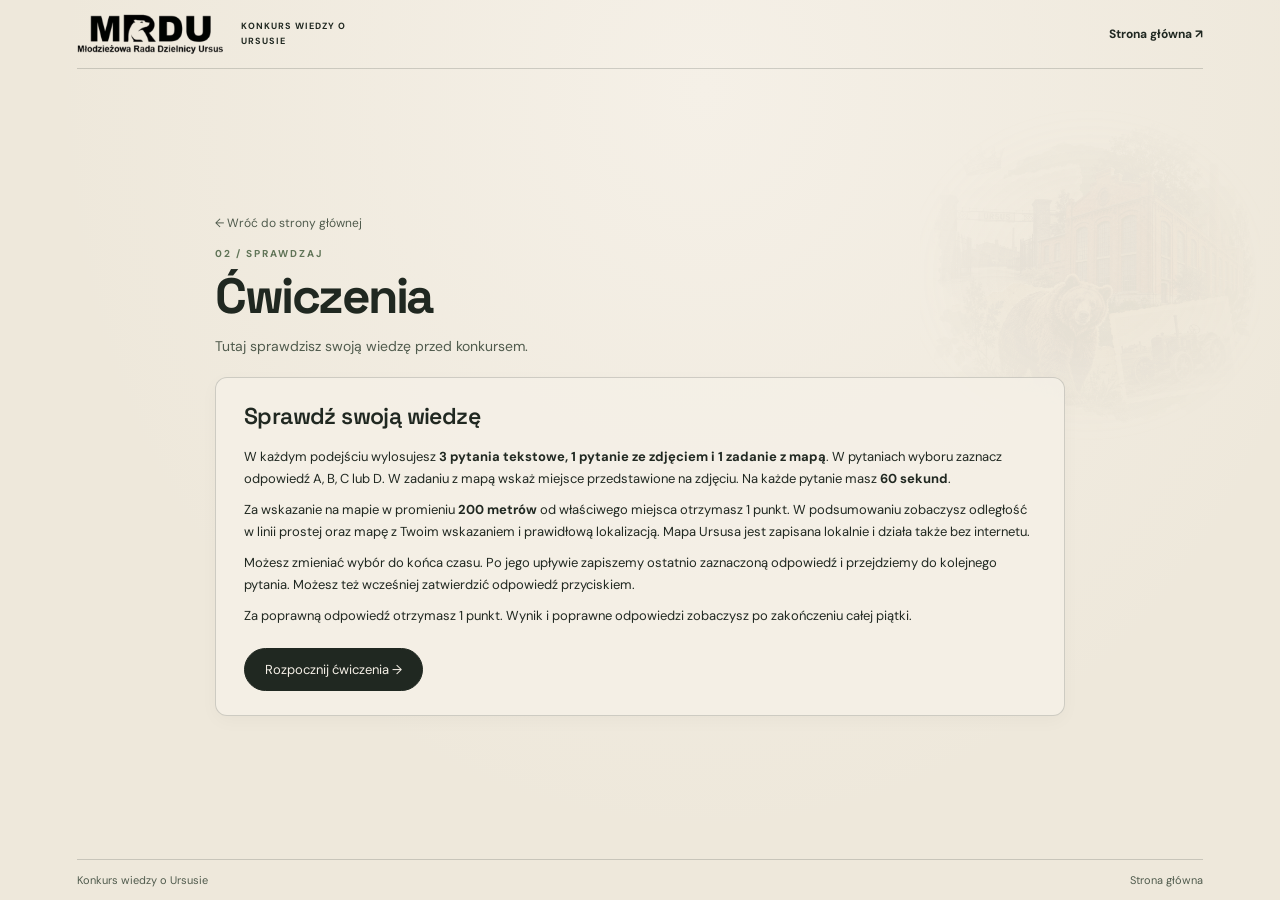
==== commit 33ce2556: "kolejne zmiany w grafice i skalowaniu" ====
--- a/cwiczenia.html
+++ b/cwiczenia.html
@@ -8,6 +8,7 @@
   <link rel="stylesheet" href="theme.css">
   <link rel="stylesheet" href="assets/vendor/leaflet/leaflet.css">
   <link rel="stylesheet" href="quiz-map.css">
+  <link rel="stylesheet" href="practice-layout.css?v=20261018">
   <script src="assets/vendor/leaflet/leaflet.js" defer></script>
   <script src="quiz-data.js" defer></script>
   <script src="quiz-images.js" defer></script>
@@ -15,9 +16,10 @@
   <script src="quiz-engine.js?v=20261017-3" defer></script>
   <script src="assets/ursus-map-data.js" defer></script>
   <script src="quiz-map.js" defer></script>
-  <script src="quiz.js?v=20261017-3" defer></script>
+  <script src="practice-layout.js?v=20261018" defer></script>
+  <script src="quiz.js?v=20261018-layout" defer></script>
 </head>
-<body>
+<body class="practice-page">
   <header class="header container">
     <a class="logo" href="index.html" aria-label="Ursus — strona główna"><span class="logo-image"><img src="assets/logo-mrdu.png" alt="Młodzieżowa Rada Dzielnicy Ursus" width="4000" height="4000"></span><span class="logo-text">KONKURS WIEDZY O URSUSIE</span></a>
     <nav aria-label="Menu główne"><a href="index.html">Strona główna ↗</a></nav>
@@ -72,3 +74,4 @@
 
 
 
+
--- a/practice-layout.css
+++ b/practice-layout.css
@@ -0,0 +1,14 @@
+/* Ekran zasad mieści się w oknie; zadania i wyniki zachowują pełną czytelność. */
+.practice-page:not(.quiz-running):not(.quiz-finished){min-height:100svh;display:flex;flex-direction:column}
+.practice-page:not(.quiz-running):not(.quiz-finished)>.header{padding-block:14px;flex-shrink:0}
+.practice-page:not(.quiz-running):not(.quiz-finished)>main{min-height:0;padding-block:18px;margin-block:auto}
+.practice-page:not(.quiz-running):not(.quiz-finished) .back-link{margin-bottom:14px;font-size:12px}
+.practice-page:not(.quiz-running):not(.quiz-finished) .eyebrow{margin:0 0 8px}
+.practice-page:not(.quiz-running):not(.quiz-finished) h1{font-size:clamp(32px,5.5svh,50px);margin:0 0 12px}
+.practice-page:not(.quiz-running):not(.quiz-finished) .intro{max-width:none;font-size:14px;margin:0 0 18px}
+.practice-page #quiz-intro{margin-top:0;padding:24px 28px}
+.practice-page #quiz-intro h2{font-size:23px;line-height:1.3;margin-bottom:14px}
+.practice-page #quiz-intro p{font-size:13px;line-height:1.65;margin-block:10px}
+.practice-page #quiz-intro .study-button{margin-top:12px}
+.practice-page:not(.quiz-running):not(.quiz-finished)>footer{padding-block:13px;flex-shrink:0}
+@media(max-width:600px){.practice-page #quiz-intro{padding:20px}.practice-page #quiz-intro h2{font-size:21px}.practice-page #quiz-intro p{font-size:13px}.practice-page:not(.quiz-running):not(.quiz-finished)>main{padding-block:14px}}
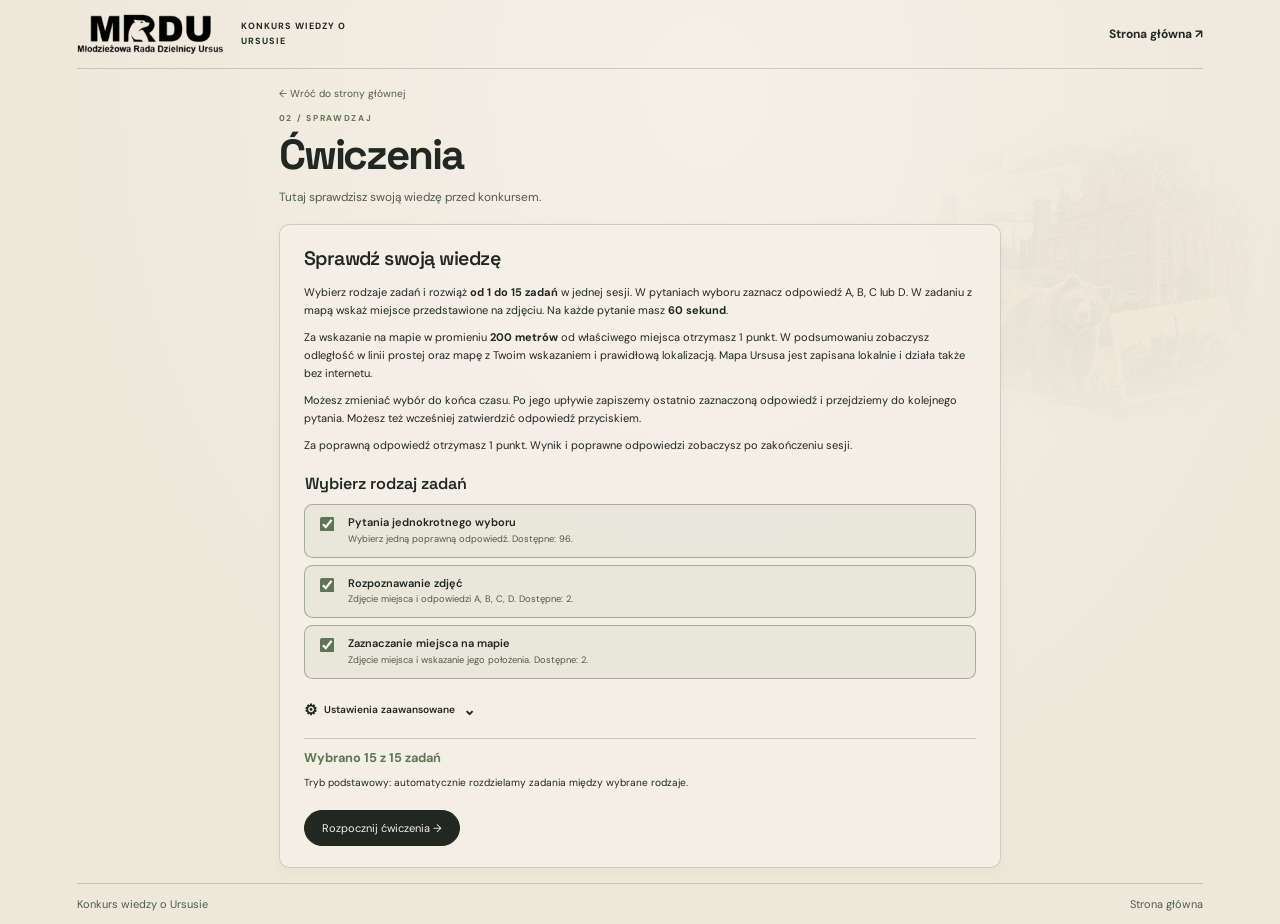
==== commit 362fbe59: "ustawienia zaawansowanie wyboru ćwiczeń" ====
--- a/cwiczenia.html
+++ b/cwiczenia.html
@@ -8,16 +8,18 @@
   <link rel="stylesheet" href="theme.css">
   <link rel="stylesheet" href="assets/vendor/leaflet/leaflet.css">
   <link rel="stylesheet" href="quiz-map.css">
-  <link rel="stylesheet" href="practice-layout.css?v=20261018">
+  <link rel="stylesheet" href="practice-layout.css?v=20261018-settings">
   <script src="assets/vendor/leaflet/leaflet.js" defer></script>
   <script src="quiz-data.js" defer></script>
   <script src="quiz-images.js" defer></script>
   <script src="quiz-map-data.js?v=20261017-2" defer></script>
-  <script src="quiz-engine.js?v=20261017-3" defer></script>
+  <script src="quiz-session.js?v=1" defer></script>
+  <script src="quiz-engine.js?v=20261018-settings" defer></script>
   <script src="assets/ursus-map-data.js" defer></script>
   <script src="quiz-map.js" defer></script>
-  <script src="practice-layout.js?v=20261018" defer></script>
-  <script src="quiz.js?v=20261018-layout" defer></script>
+  <script src="practice-layout.js?v=20261018-settings" defer></script>
+  <script src="practice-settings.js?v=1" defer></script>
+  <script src="quiz.js?v=20261018-settings" defer></script>
 </head>
 <body class="practice-page">
   <header class="header container">
@@ -31,10 +33,17 @@
     <p class="intro">Tutaj sprawdzisz swoją wiedzę przed konkursem.</p>
     <section id="quiz-intro" class="quiz-card">
       <h2>Sprawdź swoją wiedzę</h2>
-      <p>W każdym podejściu wylosujesz <strong>3 pytania tekstowe, 1 pytanie ze zdjęciem i 1 zadanie z mapą</strong>. W pytaniach wyboru zaznacz odpowiedź A, B, C lub D. W zadaniu z mapą wskaż miejsce przedstawione na zdjęciu. Na każde pytanie masz <strong>60 sekund</strong>.</p>
+      <p>Wybierz rodzaje zadań i rozwiąż <strong>od 1 do 15 zadań</strong> w jednej sesji. W pytaniach wyboru zaznacz odpowiedź A, B, C lub D. W zadaniu z mapą wskaż miejsce przedstawione na zdjęciu. Na każde pytanie masz <strong>60 sekund</strong>.</p>
       <p>Za wskazanie na mapie w promieniu <strong>200 metrów</strong> od właściwego miejsca otrzymasz 1 punkt. W podsumowaniu zobaczysz odległość w linii prostej oraz mapę z Twoim wskazaniem i prawidłową lokalizacją. Mapa Ursusa jest zapisana lokalnie i działa także bez internetu.</p>
       <p>Możesz zmieniać wybór do końca czasu. Po jego upływie zapiszemy ostatnio zaznaczoną odpowiedź i przejdziemy do kolejnego pytania. Możesz też wcześniej zatwierdzić odpowiedź przyciskiem.</p>
-      <p>Za poprawną odpowiedź otrzymasz 1 punkt. Wynik i poprawne odpowiedzi zobaczysz po zakończeniu całej piątki.</p>
+      <p>Za poprawną odpowiedź otrzymasz 1 punkt. Wynik i poprawne odpowiedzi zobaczysz po zakończeniu sesji.</p>
+      <fieldset class="task-type-fieldset"><legend>Wybierz rodzaj zadań</legend><div id="task-types"></div></fieldset>
+      <button id="advanced-toggle" class="advanced-toggle" type="button" aria-expanded="false" aria-controls="advanced-panel"><span aria-hidden="true">⚙</span> Ustawienia zaawansowane <span class="advanced-chevron" aria-hidden="true">⌄</span></button>
+      <div id="advanced-panel" class="advanced-panel" aria-hidden="true" inert>
+        <div class="advanced-inner"><div class="advanced-content"><p>Ustaw dokładną liczbę zadań każdego rodzaju. Łącznie możesz wybrać od 1 do 15 zadań.</p><div id="task-counts"></div><button id="settings-reset" type="button" class="settings-reset" hidden>Przywróć dobór automatyczny</button></div></div>
+      </div>
+      <p id="settings-feedback" role="status"></p>
+      <div class="session-summary"><strong id="session-total" role="status" aria-live="polite"></strong><p id="session-message"></p></div>
       <button id="quiz-start" class="study-button" type="button">Rozpocznij ćwiczenia →</button>
       <noscript><p>Włącz JavaScript w przeglądarce, aby uruchomić quiz.</p></noscript>
     </section>
@@ -62,7 +71,7 @@
         <p class="eyebrow">ĆWICZENIA ZAKOŃCZONE</p>
         <h2 id="quiz-result-title" tabindex="-1">Twój wynik</h2>
         <p id="quiz-score" class="quiz-score"></p>
-        <button id="quiz-restart" class="study-button" type="button">Wylosuj kolejne 5 pytań →</button>
+        <button id="quiz-restart" class="study-button" type="button">Rozpocznij ponownie →</button>
       </div>
       <h2 class="quiz-review-title">Podsumowanie odpowiedzi</h2>
       <div id="quiz-review"></div>
--- a/practice-layout.css
+++ b/practice-layout.css
@@ -12,3 +12,40 @@
 .practice-page #quiz-intro .study-button{margin-top:12px}
 .practice-page:not(.quiz-running):not(.quiz-finished)>footer{padding-block:13px;flex-shrink:0}
 @media(max-width:600px){.practice-page #quiz-intro{padding:20px}.practice-page #quiz-intro h2{font-size:21px}.practice-page #quiz-intro p{font-size:13px}.practice-page:not(.quiz-running):not(.quiz-finished)>main{padding-block:14px}}
+
+/* Konfiguracja sesji w stylistyce papierowego ekranu ćwiczeń. */
+.practice-page .task-type-fieldset{border:0;padding:0;margin:22px 0 14px;min-width:0}
+.task-type-fieldset legend{font-family:'Space Grotesk',Arial,sans-serif;font-size:19px;font-weight:600;margin-bottom:12px}
+#task-types{display:grid;gap:8px}
+.task-type{display:flex;align-items:flex-start;gap:12px;padding:12px 14px;border:1px solid var(--paper-line);border-radius:10px;cursor:pointer;background:rgb(238 232 219 / 45%)}
+.task-type:has(input:checked){border-color:rgb(96 116 87 / 50%);background:rgb(96 116 87 / 7%)}
+.task-type input{accent-color:var(--paper-accent);width:18px;height:18px;margin-top:2px;flex-shrink:0}
+.task-type strong{display:block;font-size:13px;font-weight:600}
+.task-type small{display:block;color:var(--paper-muted);font-size:11px;line-height:1.6;margin-top:3px}
+.advanced-toggle{display:flex;align-items:center;gap:9px;padding:10px 0;font:inherit;font-size:12px;font-weight:600;border:0;background:transparent;color:var(--paper-ink);cursor:pointer}
+.advanced-toggle>span:first-child{font-size:18px}
+.advanced-chevron{transition:transform .25s;font-size:18px}
+.advanced-toggle[aria-expanded=true] .advanced-chevron{transform:rotate(180deg)}
+.advanced-panel{display:grid;grid-template-rows:0fr;visibility:hidden;transition:grid-template-rows .28s ease,visibility .28s}
+.advanced-panel.is-open{grid-template-rows:1fr;visibility:visible}
+.advanced-inner{overflow:hidden;min-height:0}
+.advanced-content{padding:14px 16px;margin-block:8px;border:1px solid var(--paper-line);border-radius:12px;background:rgb(238 232 219 / 60%)}
+.practice-page #quiz-intro .advanced-content>p{font-size:12px;margin-top:0}
+.task-count-row{display:grid;grid-template-columns:1fr auto;align-items:center;gap:5px 12px;padding-block:12px;border-top:1px solid var(--paper-line)}
+.task-count-row>label{font-size:12px;font-weight:600}
+.count-availability{grid-column:1/-1;font-size:11px;color:var(--paper-muted);line-height:1.5}
+.count-stepper{display:flex;align-items:center;border:1px solid var(--paper-line);border-radius:9px;overflow:hidden;background:var(--paper-sheet)}
+.count-stepper button{width:36px;height:36px;border:0;background:transparent;color:var(--paper-ink);font-size:20px;cursor:pointer}
+.count-stepper button:hover:enabled{background:rgb(96 116 87 / 12%)}
+.count-stepper input{width:46px;height:36px;background:transparent;text-align:center;border:0;border-inline:1px solid var(--paper-line);font:inherit;font-size:14px;color:var(--paper-ink);appearance:textfield;-moz-appearance:textfield}
+.count-stepper input::-webkit-inner-spin-button,.count-stepper input::-webkit-outer-spin-button{appearance:none;margin:0}
+.count-stepper button:disabled,.count-stepper input:disabled{opacity:.35;cursor:not-allowed}
+.type-disabled>label{color:var(--paper-muted)}
+.session-summary{padding:12px 0 0;border-top:1px solid var(--paper-line);margin-top:12px}
+#session-total{font-size:15px;color:var(--paper-accent)}
+.practice-page #quiz-intro #session-message,.practice-page #quiz-intro #settings-feedback{font-size:12px;line-height:1.6}
+#settings-feedback:empty{display:none}
+#settings-feedback{color:var(--paper-accent)}
+.settings-reset{font:inherit;font-size:12px;background:none;border:0;text-decoration:underline;text-underline-offset:3px;color:var(--paper-accent);padding:10px 0;cursor:pointer}
+@media(max-width:600px){.task-count-row{grid-template-columns:1fr}.count-stepper{justify-self:start}.count-availability{grid-column:auto}.practice-page #quiz-intro{padding:18px}.practice-page:not(.quiz-running):not(.quiz-finished)>main{margin-block:0}.task-type{padding:12px}}
+@media(prefers-reduced-motion:reduce){.advanced-panel,.advanced-chevron{transition:none}}
